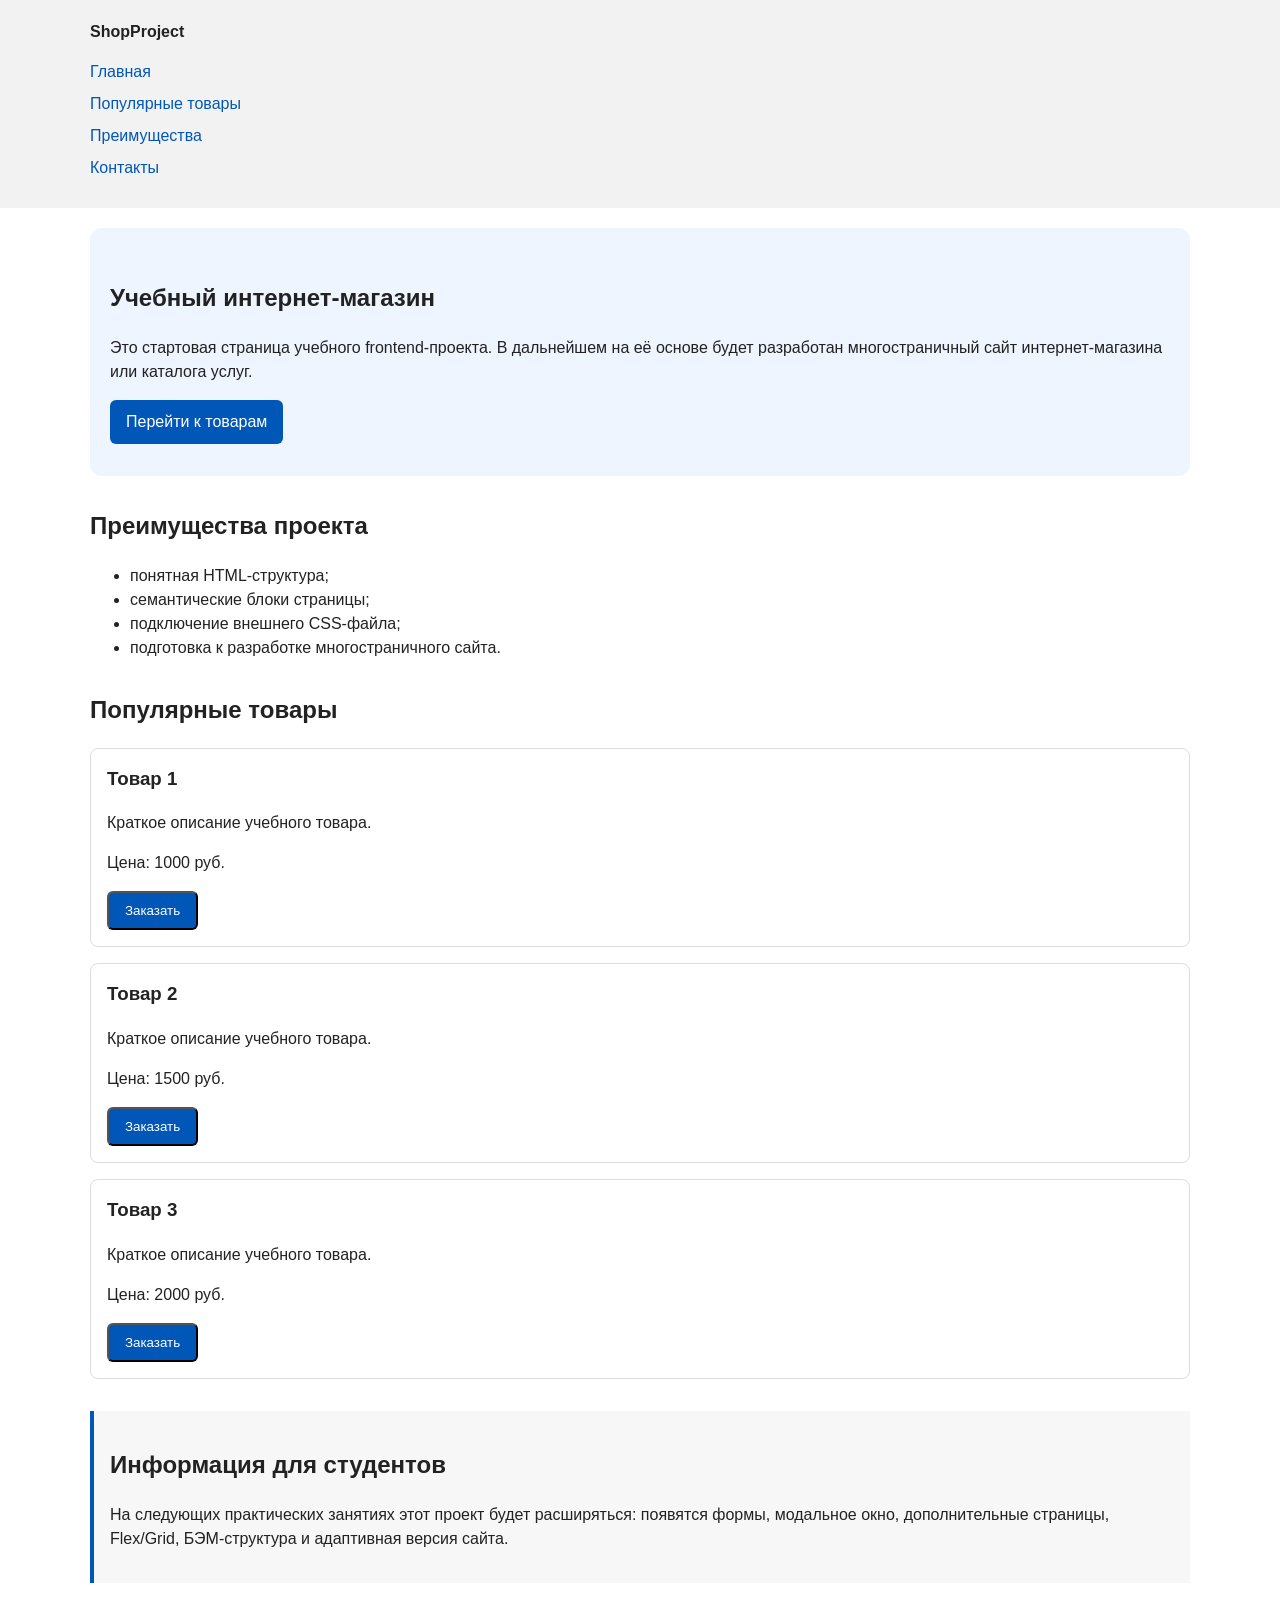
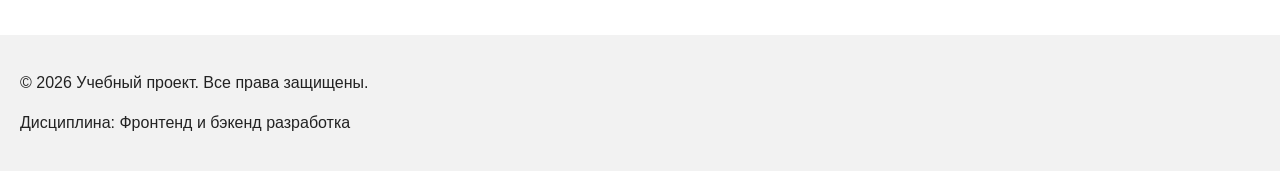
==== index.html @ 1ad8cc53 "feat: add order form modal and validation" ====
<!DOCTYPE html>
<html lang="ru">

<head>
  <meta charset="UTF-8">
  <meta name="viewport" content="width=device-width, initial-scale=1.0">
  <title>Учебный интернет-магазин</title>
  <link rel="stylesheet" href="css/style.css">
  <script src="js/main.js" defer></script>
</head>

<body>
  <header>
    <div class="site-header">
      <a class="site-logo" href="index.html">ShopProject</a>

      <nav class="site-nav" aria-label="Основная навигация">
        <ul class="site-nav__list">
          <li><a href="index.html">Главная</a></li>
          <li><a href="#popular">Популярные товары</a></li>
          <li><a href="#advantages">Преимущества</a></li>
          <li><a href="#contacts">Контакты</a></li>
        </ul>
      </nav>
    </div>
  </header>

  <main>
    <!-- Основное содержимое страницы -->
    <section class="hero">
      <h1>Учебный интернет-магазин</h1>
      <p>
        Это стартовая страница учебного frontend-проекта.
        В дальнейшем на её основе будет разработан многостраничный сайт
        интернет-магазина или каталога услуг.
      </p>
      <a class="button" href="#popular">Перейти к товарам</a>
    </section>

    <section class="section" id="advantages">
      <h2>Преимущества проекта</h2>

      <ul class="advantages-list">
        <li>понятная HTML-структура;</li>
        <li>семантические блоки страницы;</li>
        <li>подключение внешнего CSS-файла;</li>
        <li>подготовка к разработке многостраничного сайта.</li>
      </ul>
    </section>

    <section class="section" id="popular">
      <h2>Популярные товары</h2>

      <article class="product-card">
        <h3>Товар 1</h3>
        <p>Краткое описание учебного товара.</p>
        <p>Цена: 1000 руб.</p>
        <button class="button product-card__button" type="button" data-product="Товар 1">
          Заказать
        </button>
      </article>

      <article class="product-card">
        <h3>Товар 2</h3>
        <p>Краткое описание учебного товара.</p>
        <p>Цена: 1500 руб.</p>
        <button class="button product-card__button" type="button" data-product="Товар 2">
          Заказать
        </button>
      </article>

      <article class="product-card">
        <h3>Товар 3</h3>
        <p>Краткое описание учебного товара.</p>
        <p>Цена: 2000 руб.</p>
        <button class="button product-card__button" type="button" data-product="Товар 3">
          Заказать
        </button>
      </article>
    </section>

    <aside class="aside-info">
      <h2>Информация для студентов</h2>
      <p>
        На следующих практических занятиях этот проект будет расширяться:
        появятся формы, модальное окно, дополнительные страницы, Flex/Grid,
        БЭМ-структура и адаптивная версия сайта.
      </p>
    </aside>
  </main>

  <dialog class="order-dialog" id="order-dialog" aria-labelledby="order-dialog-title">
    <h2 id="order-dialog-title">Оформление заявки</h2>

    <form class="order-form" id="order-form" action="#" method="post" novalidate>
      <input id="selected-product" name="selected-product" type="hidden">

      <div class="form-field">
        <label for="order-name">Имя</label>
        <input id="order-name" name="name" type="text" placeholder="Введите ваше имя" minlength="2"
          autocomplete="given-name" required>
      </div>

      <div class="form-field">
        <label for="order-email">E-mail</label>
        <input id="order-email" name="email" type="email" placeholder="example@mail.ru" autocomplete="email" required>
      </div>

      <div class="form-field">
        <label for="order-phone">Телефон</label>
        <input id="order-phone" name="phone" type="tel" inputmode="tel" placeholder="+7 (900) 000-00-00"
          pattern="^\+7 \(\d{3}\) \d{3}-\d{2}-\d{2}$" required>
        <small>Формат: +7 (900) 000-00-00</small>
      </div>

      <div class="form-field">
        <label for="order-date">Дата связи</label>
        <input id="order-date" name="date" type="date">
      </div>

      <div class="form-field">
        <label for="order-topic">Тема заявки</label>
        <select id="order-topic" name="topic" required>
          <option value="">Выберите тему</option>
          <option value="product">Заказ товара</option>
          <option value="consultation">Консультация</option>
          <option value="delivery">Доставка</option>
        </select>
      </div>

      <div class="form-field">
        <label for="order-comment">Комментарий</label>
        <textarea id="order-comment" name="comment" rows="4" placeholder="Укажите дополнительную информацию"></textarea>
      </div>

      <div class="form-field form-field--checkbox">
        <label>
          <input id="order-agreement" name="agreement" type="checkbox" required>
          Я согласен на обработку данных
        </label>
      </div>

      <div class="form-actions">
        <button type="button" id="close-order-dialog">Закрыть</button>
        <button type="submit">Отправить заявку</button>
      </div>
    </form>
  </dialog>

  <p class="success-message" id="success-message" hidden>
    Форма успешно отправлена!
  </p>

  <footer id="contacts">
    <p>&copy; 2026 Учебный проект. Все права защищены.</p>
    <p>Дисциплина: Фронтенд и бэкенд разработка</p>
  </footer>
</body>

</html>
---- css/style.css ----
/* 
  Универсальное правило для всех элементов.
  border-box делает расчёт размеров более понятным:
  width включает content, padding и border.
*/
* {
  box-sizing: border-box;
}

/*
  Убираем стандартный внешний отступ браузера у body.
  Без этого вокруг страницы может появиться белая рамка.
*/
body {
  margin: 0;
  font-family: Arial, sans-serif;
  line-height: 1.5;
  color: #222222;
  background-color: #ffffff;
}

/*
  Задаём внутренние отступы для основных областей страницы.
  Это делает содержимое визуально отделённым от краёв окна браузера.
*/
header,
main,
footer {
  padding: 20px;
}

/*
  Оформляем шапку страницы.
  Пока используется простой светло-серый фон.
*/
header {
  background-color: #f2f2f2;
}

/*
  Оформляем подвал страницы тем же фоном,
  чтобы визуально отделить его от основного содержимого.
*/
footer {
  background-color: #f2f2f2;
}

/*
  Ограничиваем ширину содержимого шапки,
  чтобы оно не растягивалось слишком сильно на широких экранах.
*/
.site-header {
  max-width: 1100px;
  margin: 0 auto;
}

/*
  Оформляем текстовый логотип.
*/
.site-logo {
  font-weight: bold;
  text-decoration: none;
  color: #222222;
}

/*
  Убираем стандартные отступы и маркеры списка навигации.
*/
.site-nav__list {
  padding: 0;
  margin: 16px 0 0;
  list-style: none;
}

/*
  Добавляем расстояние между пунктами меню.
*/
.site-nav__list li {
  margin-bottom: 8px;
}

/*
  Оформляем ссылки меню.
*/
.site-nav__list a {
  color: #0057b8;
  text-decoration: none;
}

/*
  При наведении мыши подчёркиваем ссылку.
  Подробно состояния интерфейса будут рассмотрены в практической работе 1.7.
*/
.site-nav__list a:hover {
  text-decoration: underline;
}

/*
  Hero-блок — первый крупный блок страницы.
  Он визуально отделяется от остальных разделов фоном и отступами.
*/
.hero {
  max-width: 1100px;
  margin: 0 auto 32px;
  padding: 32px 20px;
  background-color: #eef5ff;
  border-radius: 12px;
}

/*
  Общий класс для разделов страницы.
*/
.section {
  max-width: 1100px;
  margin: 0 auto 32px;
}

/*
  Убираем лишний верхний отступ у заголовков разделов.
*/
.section h2 {
  margin-top: 0;
}

/*
  Карточка товара — самостоятельный блок.
  На следующих занятиях карточки будут доработаны и выстроены в сетку.
*/
.product-card {
  margin-bottom: 16px;
  padding: 16px;
  border: 1px solid #dddddd;
  border-radius: 8px;
  background-color: #ffffff;
}

/*
  Убираем лишний верхний отступ у заголовка карточки.
*/
.product-card h3 {
  margin-top: 0;
}

/*
  Пока это обычная ссылка, но визуально она оформляется как кнопка.
*/
.button {
  display: inline-block;
  padding: 10px 16px;
  color: #ffffff;
  background-color: #0057b8;
  text-decoration: none;
  border-radius: 6px;
}

/*
  Простое состояние наведения для кнопки.
*/
.button:hover {
  background-color: #003f86;
}

/*
  Дополнительный информационный блок.
*/
.aside-info {
  max-width: 1100px;
  margin: 0 auto 32px;
  padding: 16px;
  border-left: 4px solid #0057b8;
  background-color: #f7f7f7;
}

/*
  Модальное окно.
  Элемент dialog сам умеет открываться поверх страницы.
*/
.order-dialog {
  width: min(100% - 32px, 560px);
  padding: 24px;
  border: none;
  border-radius: 12px;
}

/*
  Затемнение фона за модальным окном.
*/
.order-dialog::backdrop {
  background-color: rgba(0, 0, 0, 0.5);
}

/*
  Поле формы.
  Каждый блок получает нижний отступ.
*/
.form-field {
  margin-bottom: 16px;
}

/*
  Подпись поля.
*/
.form-field label {
  display: block;
  margin-bottom: 6px;
}

/*
  Основные поля формы.
*/
.form-field input,
.form-field select,
.form-field textarea {
  width: 100%;
  padding: 10px 12px;
  border: 1px solid #cccccc;
  border-radius: 6px;
  font: inherit;
}

/*
  Checkbox не должен занимать всю ширину.
*/
.form-field input[type="checkbox"] {
  width: auto;
}

/*
  Подсказка под полем телефона.
*/
.form-field small {
  display: block;
  margin-top: 4px;
  color: #666666;
}

/*
  Видимый фокус для клавиатурной навигации.
*/
.form-field input:focus-visible,
.form-field select:focus-visible,
.form-field textarea:focus-visible,
.form-actions button:focus-visible {
  outline: 2px solid #0057b8;
  outline-offset: 2px;
}

/*
  Подсветка ошибочных полей.
  Атрибут aria-invalid будет добавляться через JavaScript.
*/
[aria-invalid="true"] {
  border-color: #b00020;
}

/*
  Кнопки формы.
*/
.form-actions {
  display: flex;
  gap: 12px;
  margin-top: 20px;
}

/*
  Сообщение об успешной отправке.
*/
.success-message {
  max-width: 1100px;
  margin: 24px auto;
  padding: 16px;
  border-left: 4px solid #168a2f;
  background-color: #eefaf0;
}
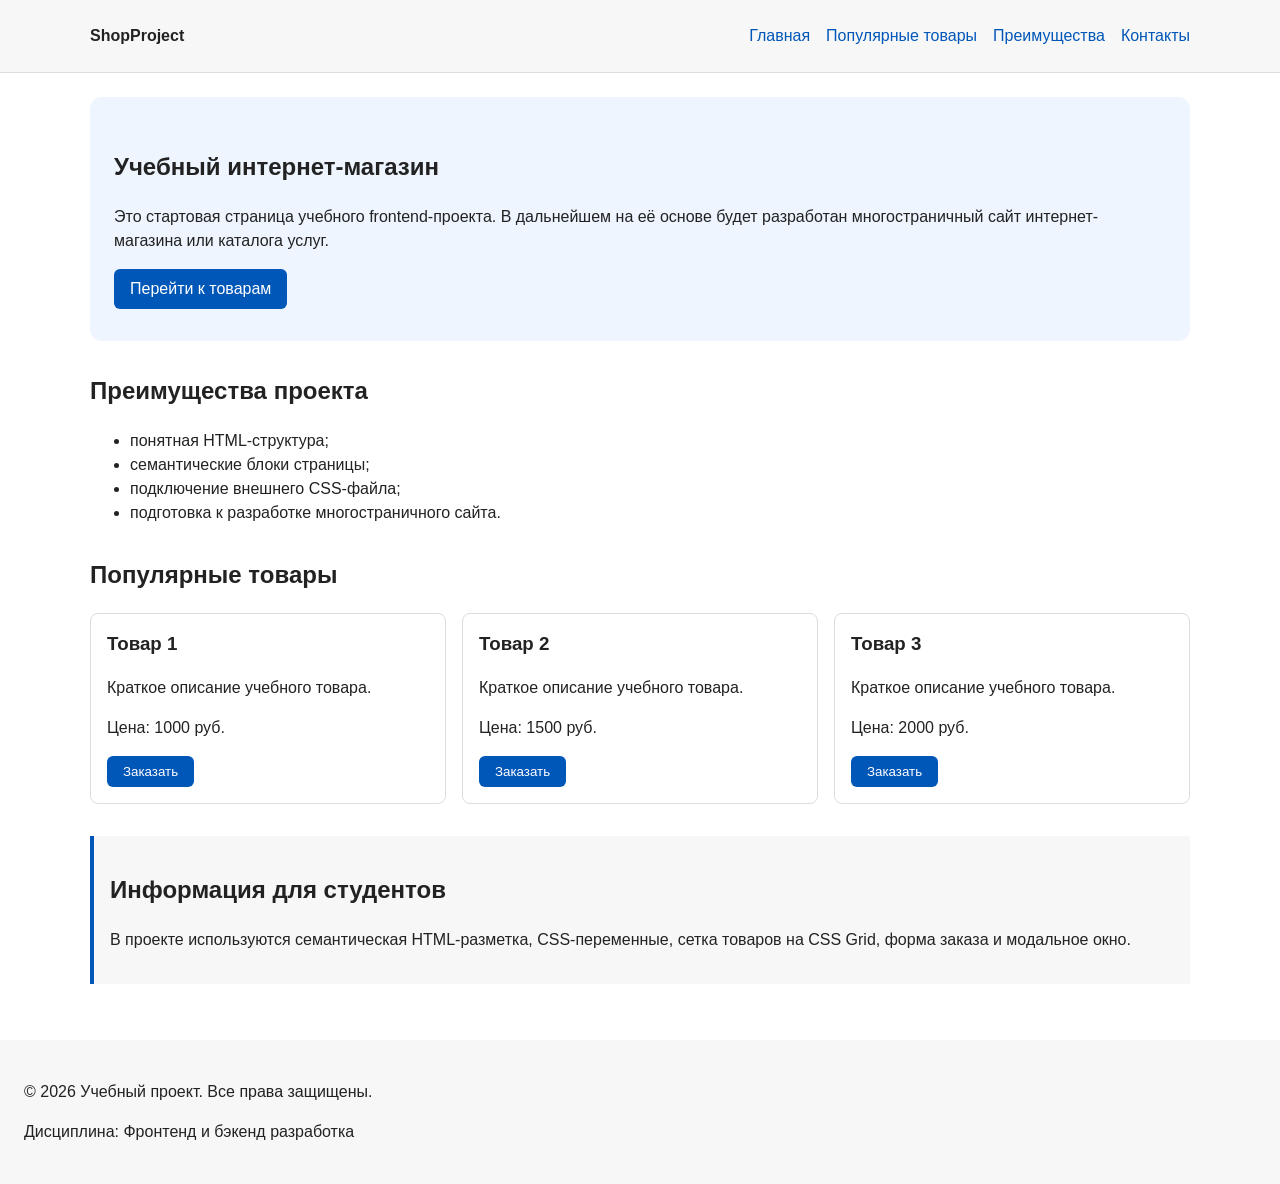
==== commit 05fe29a9: "КР1" ====
--- a/index.html
+++ b/index.html
@@ -51,40 +51,41 @@
     <section class="section" id="popular">
       <h2>Популярные товары</h2>
 
-      <article class="product-card">
-        <h3>Товар 1</h3>
-        <p>Краткое описание учебного товара.</p>
-        <p>Цена: 1000 руб.</p>
-        <button class="button product-card__button" type="button" data-product="Товар 1">
-          Заказать
-        </button>
-      </article>
+      <div class="product-grid">
+        <article class="product-card">
+          <h3>Товар 1</h3>
+          <p>Краткое описание учебного товара.</p>
+          <p>Цена: 1000 руб.</p>
+          <button class="button product-card__button" type="button" data-product="Товар 1">
+            Заказать
+          </button>
+        </article>
 
-      <article class="product-card">
-        <h3>Товар 2</h3>
-        <p>Краткое описание учебного товара.</p>
-        <p>Цена: 1500 руб.</p>
-        <button class="button product-card__button" type="button" data-product="Товар 2">
-          Заказать
-        </button>
-      </article>
+        <article class="product-card">
+          <h3>Товар 2</h3>
+          <p>Краткое описание учебного товара.</p>
+          <p>Цена: 1500 руб.</p>
+          <button class="button product-card__button" type="button" data-product="Товар 2">
+            Заказать
+          </button>
+        </article>
 
-      <article class="product-card">
-        <h3>Товар 3</h3>
-        <p>Краткое описание учебного товара.</p>
-        <p>Цена: 2000 руб.</p>
-        <button class="button product-card__button" type="button" data-product="Товар 3">
-          Заказать
-        </button>
-      </article>
+        <article class="product-card">
+          <h3>Товар 3</h3>
+          <p>Краткое описание учебного товара.</p>
+          <p>Цена: 2000 руб.</p>
+          <button class="button product-card__button" type="button" data-product="Товар 3">
+            Заказать
+          </button>
+        </article>
+      </div>
     </section>
 
     <aside class="aside-info">
       <h2>Информация для студентов</h2>
       <p>
-        На следующих практических занятиях этот проект будет расширяться:
-        появятся формы, модальное окно, дополнительные страницы, Flex/Grid,
-        БЭМ-структура и адаптивная версия сайта.
+        В проекте используются семантическая HTML-разметка, CSS-переменные,
+        сетка товаров на CSS Grid, форма заказа и модальное окно.
       </p>
     </aside>
   </main>
@@ -157,4 +158,4 @@
   </footer>
 </body>
 
-</html>+</html>
--- a/css/style.css
+++ b/css/style.css
@@ -1,274 +1,275 @@
-/* 
-  Универсальное правило для всех элементов.
-  border-box делает расчёт размеров более понятным:
-  width включает content, padding и border.
-*/
+/* ===============================
+   1. Переменные проекта
+   =============================== */
+
+:root {
+  /* Основные цвета проекта */
+  --color-bg: #ffffff;
+  --color-text: #222222;
+  --color-muted: #666666;
+  --color-primary: #0057b8;
+  --color-primary-dark: #003f86;
+  --color-border: #dddddd;
+  --color-surface: #f7f7f7;
+  --color-surface-accent: #eef5ff;
+  --color-danger: #b00020;
+  --color-success: #168a2f;
+  --color-success-bg: #eefaf0;
+  --color-white: #ffffff;
+
+  /* Отступы */
+  --space-xs: 4px;
+  --space-sm: 8px;
+  --space-md: 16px;
+  --space-lg: 24px;
+  --space-xl: 32px;
+
+  /* Скругления */
+  --radius-sm: 6px;
+  --radius-md: 8px;
+  --radius-lg: 12px;
+
+  /* Размеры */
+  --container-width: 1100px;
+}
+
+/* ===============================
+   2. Базовые стили
+   =============================== */
+
 * {
   box-sizing: border-box;
 }
 
-/*
-  Убираем стандартный внешний отступ браузера у body.
-  Без этого вокруг страницы может появиться белая рамка.
-*/
 body {
   margin: 0;
   font-family: Arial, sans-serif;
   line-height: 1.5;
-  color: #222222;
-  background-color: #ffffff;
-}
-
-/*
-  Задаём внутренние отступы для основных областей страницы.
-  Это делает содержимое визуально отделённым от краёв окна браузера.
-*/
+  color: var(--color-text);
+  background-color: var(--color-bg);
+}
+
 header,
 main,
 footer {
-  padding: 20px;
-}
-
-/*
-  Оформляем шапку страницы.
-  Пока используется простой светло-серый фон.
-*/
+  padding: var(--space-lg);
+}
+
+header,
+footer {
+  background-color: var(--color-surface);
+}
+
 header {
-  background-color: #f2f2f2;
-}
-
-/*
-  Оформляем подвал страницы тем же фоном,
-  чтобы визуально отделить его от основного содержимого.
-*/
-footer {
-  background-color: #f2f2f2;
-}
-
-/*
-  Ограничиваем ширину содержимого шапки,
-  чтобы оно не растягивалось слишком сильно на широких экранах.
-*/
+  position: sticky;
+  top: 0;
+  z-index: 10;
+  border-bottom: 1px solid var(--color-border);
+}
+
+/* ===============================
+   3. Общие элементы интерфейса
+   =============================== */
+
+a {
+  color: var(--color-primary);
+}
+
+a:hover {
+  color: var(--color-primary-dark);
+}
+
+a:focus-visible {
+  outline: 2px solid var(--color-primary);
+  outline-offset: 3px;
+}
+
+.button {
+  display: inline-block;
+  padding: var(--space-sm) var(--space-md);
+  color: var(--color-white);
+  background-color: var(--color-primary);
+  text-decoration: none;
+  border: none;
+  border-radius: var(--radius-sm);
+  cursor: pointer;
+}
+
+.button:hover {
+  color: var(--color-white);
+  background-color: var(--color-primary-dark);
+}
+
+.button:focus-visible {
+  outline: 2px solid var(--color-primary);
+  outline-offset: 3px;
+}
+
+.button:disabled {
+  opacity: 0.6;
+  cursor: not-allowed;
+}
+
+/* ===============================
+   4. Компоненты страницы
+   =============================== */
+
 .site-header {
-  max-width: 1100px;
+  display: flex;
+  flex-wrap: wrap;
+  align-items: center;
+  justify-content: space-between;
+  gap: var(--space-md);
+  max-width: var(--container-width);
   margin: 0 auto;
 }
 
-/*
-  Оформляем текстовый логотип.
-*/
 .site-logo {
   font-weight: bold;
   text-decoration: none;
-  color: #222222;
-}
-
-/*
-  Убираем стандартные отступы и маркеры списка навигации.
-*/
+  color: var(--color-text);
+}
+
 .site-nav__list {
+  display: flex;
+  flex-wrap: wrap;
+  gap: var(--space-sm) var(--space-md);
   padding: 0;
-  margin: 16px 0 0;
+  margin: 0;
   list-style: none;
 }
 
-/*
-  Добавляем расстояние между пунктами меню.
-*/
 .site-nav__list li {
-  margin-bottom: 8px;
-}
-
-/*
-  Оформляем ссылки меню.
-*/
+  margin: 0;
+}
+
 .site-nav__list a {
-  color: #0057b8;
   text-decoration: none;
 }
 
-/*
-  При наведении мыши подчёркиваем ссылку.
-  Подробно состояния интерфейса будут рассмотрены в практической работе 1.7.
-*/
 .site-nav__list a:hover {
   text-decoration: underline;
 }
 
-/*
-  Hero-блок — первый крупный блок страницы.
-  Он визуально отделяется от остальных разделов фоном и отступами.
-*/
 .hero {
-  max-width: 1100px;
-  margin: 0 auto 32px;
-  padding: 32px 20px;
-  background-color: #eef5ff;
-  border-radius: 12px;
-}
-
-/*
-  Общий класс для разделов страницы.
-*/
+  max-width: var(--container-width);
+  margin: 0 auto var(--space-xl);
+  padding: var(--space-xl) var(--space-lg);
+  background-color: var(--color-surface-accent);
+  border-radius: var(--radius-lg);
+}
+
 .section {
-  max-width: 1100px;
-  margin: 0 auto 32px;
-}
-
-/*
-  Убираем лишний верхний отступ у заголовков разделов.
-*/
+  max-width: var(--container-width);
+  margin: 0 auto var(--space-xl);
+}
+
 .section h2 {
   margin-top: 0;
 }
 
-/*
-  Карточка товара — самостоятельный блок.
-  На следующих занятиях карточки будут доработаны и выстроены в сетку.
-*/
+.product-grid {
+  display: grid;
+  grid-template-columns: repeat(3, minmax(0, 1fr));
+  gap: var(--space-md);
+  width: 100%;
+}
+
 .product-card {
-  margin-bottom: 16px;
-  padding: 16px;
-  border: 1px solid #dddddd;
-  border-radius: 8px;
-  background-color: #ffffff;
-}
-
-/*
-  Убираем лишний верхний отступ у заголовка карточки.
-*/
+  padding: var(--space-md);
+  border: 1px solid var(--color-border);
+  border-radius: var(--radius-md);
+  background-color: var(--color-bg);
+}
+
+.product-card:hover {
+  border-color: var(--color-primary);
+}
+
 .product-card h3 {
   margin-top: 0;
 }
 
-/*
-  Пока это обычная ссылка, но визуально она оформляется как кнопка.
-*/
-.button {
-  display: inline-block;
-  padding: 10px 16px;
-  color: #ffffff;
-  background-color: #0057b8;
-  text-decoration: none;
-  border-radius: 6px;
-}
-
-/*
-  Простое состояние наведения для кнопки.
-*/
-.button:hover {
-  background-color: #003f86;
-}
-
-/*
-  Дополнительный информационный блок.
-*/
 .aside-info {
-  max-width: 1100px;
-  margin: 0 auto 32px;
-  padding: 16px;
-  border-left: 4px solid #0057b8;
-  background-color: #f7f7f7;
-}
-
-/*
-  Модальное окно.
-  Элемент dialog сам умеет открываться поверх страницы.
-*/
+  max-width: var(--container-width);
+  margin: 0 auto var(--space-xl);
+  padding: var(--space-md);
+  border-left: 4px solid var(--color-primary);
+  background-color: var(--color-surface);
+}
+
+/* ===============================
+   5. Форма и модальное окно
+   =============================== */
+
 .order-dialog {
   width: min(100% - 32px, 560px);
-  padding: 24px;
+  padding: var(--space-lg);
   border: none;
-  border-radius: 12px;
-}
-
-/*
-  Затемнение фона за модальным окном.
-*/
+  border-radius: var(--radius-lg);
+}
+
 .order-dialog::backdrop {
   background-color: rgba(0, 0, 0, 0.5);
 }
 
-/*
-  Поле формы.
-  Каждый блок получает нижний отступ.
-*/
 .form-field {
-  margin-bottom: 16px;
-}
-
-/*
-  Подпись поля.
-*/
+  margin-bottom: var(--space-md);
+}
+
 .form-field label {
   display: block;
-  margin-bottom: 6px;
-}
-
-/*
-  Основные поля формы.
-*/
+  margin-bottom: var(--space-xs);
+}
+
 .form-field input,
 .form-field select,
 .form-field textarea {
   width: 100%;
   padding: 10px 12px;
-  border: 1px solid #cccccc;
-  border-radius: 6px;
+  border: 1px solid var(--color-border);
+  border-radius: var(--radius-sm);
   font: inherit;
 }
 
-/*
-  Checkbox не должен занимать всю ширину.
-*/
 .form-field input[type="checkbox"] {
   width: auto;
 }
 
-/*
-  Подсказка под полем телефона.
-*/
 .form-field small {
   display: block;
-  margin-top: 4px;
-  color: #666666;
-}
-
-/*
-  Видимый фокус для клавиатурной навигации.
-*/
+  margin-top: var(--space-xs);
+  color: var(--color-muted);
+}
+
+.form-field input:hover,
+.form-field select:hover,
+.form-field textarea:hover {
+  border-color: var(--color-primary);
+}
+
 .form-field input:focus-visible,
 .form-field select:focus-visible,
 .form-field textarea:focus-visible,
 .form-actions button:focus-visible {
-  outline: 2px solid #0057b8;
-  outline-offset: 2px;
-}
-
-/*
-  Подсветка ошибочных полей.
-  Атрибут aria-invalid будет добавляться через JavaScript.
-*/
+  outline: 2px solid var(--color-primary);
+  outline-offset: 3px;
+}
+
 [aria-invalid="true"] {
-  border-color: #b00020;
-}
-
-/*
-  Кнопки формы.
-*/
+  border-color: var(--color-danger);
+}
+
 .form-actions {
   display: flex;
   gap: 12px;
-  margin-top: 20px;
-}
-
-/*
-  Сообщение об успешной отправке.
-*/
+  margin-top: var(--space-lg);
+}
+
 .success-message {
-  max-width: 1100px;
-  margin: 24px auto;
-  padding: 16px;
-  border-left: 4px solid #168a2f;
-  background-color: #eefaf0;
-}
+  max-width: var(--container-width);
+  margin: var(--space-lg) auto;
+  padding: var(--space-md);
+  border-left: 4px solid var(--color-success);
+  background-color: var(--color-success-bg);
+}
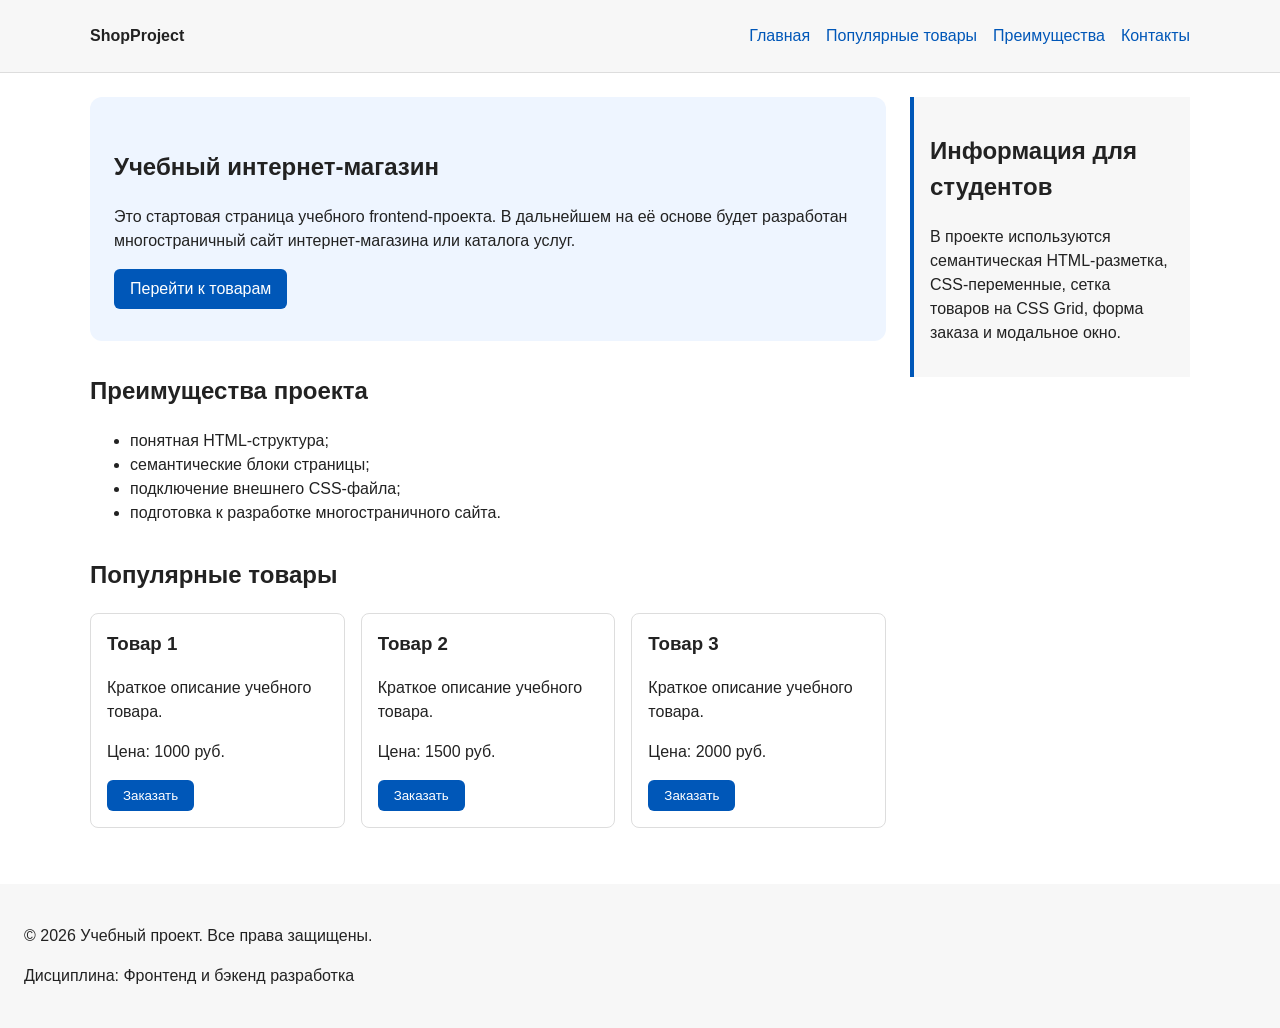
==== commit 950025a2: "feat: move aside to separate block on the right + position:sticky" ====
--- a/index.html
+++ b/index.html
@@ -27,59 +27,61 @@
 
   <main>
     <!-- Основное содержимое страницы -->
-    <section class="hero">
-      <h1>Учебный интернет-магазин</h1>
-      <p>
-        Это стартовая страница учебного frontend-проекта.
-        В дальнейшем на её основе будет разработан многостраничный сайт
-        интернет-магазина или каталога услуг.
-      </p>
-      <a class="button" href="#popular">Перейти к товарам</a>
-    </section>
+    <div class="main-content">
+      <section class="hero">
+        <h1>Учебный интернет-магазин</h1>
+        <p>
+          Это стартовая страница учебного frontend-проекта.
+          В дальнейшем на её основе будет разработан многостраничный сайт
+          интернет-магазина или каталога услуг.
+        </p>
+        <a class="button" href="#popular">Перейти к товарам</a>
+      </section>
 
-    <section class="section" id="advantages">
-      <h2>Преимущества проекта</h2>
+      <section class="section" id="advantages">
+        <h2>Преимущества проекта</h2>
 
-      <ul class="advantages-list">
-        <li>понятная HTML-структура;</li>
-        <li>семантические блоки страницы;</li>
-        <li>подключение внешнего CSS-файла;</li>
-        <li>подготовка к разработке многостраничного сайта.</li>
-      </ul>
-    </section>
+        <ul class="advantages-list">
+          <li>понятная HTML-структура;</li>
+          <li>семантические блоки страницы;</li>
+          <li>подключение внешнего CSS-файла;</li>
+          <li>подготовка к разработке многостраничного сайта.</li>
+        </ul>
+      </section>
 
-    <section class="section" id="popular">
-      <h2>Популярные товары</h2>
+      <section class="section" id="popular">
+        <h2>Популярные товары</h2>
 
-      <div class="product-grid">
-        <article class="product-card">
-          <h3>Товар 1</h3>
-          <p>Краткое описание учебного товара.</p>
-          <p>Цена: 1000 руб.</p>
-          <button class="button product-card__button" type="button" data-product="Товар 1">
-            Заказать
-          </button>
-        </article>
+        <div class="product-grid">
+          <article class="product-card">
+            <h3>Товар 1</h3>
+            <p>Краткое описание учебного товара.</p>
+            <p>Цена: 1000 руб.</p>
+            <button class="button product-card__button" type="button" data-product="Товар 1">
+              Заказать
+            </button>
+          </article>
 
-        <article class="product-card">
-          <h3>Товар 2</h3>
-          <p>Краткое описание учебного товара.</p>
-          <p>Цена: 1500 руб.</p>
-          <button class="button product-card__button" type="button" data-product="Товар 2">
-            Заказать
-          </button>
-        </article>
+          <article class="product-card">
+            <h3>Товар 2</h3>
+            <p>Краткое описание учебного товара.</p>
+            <p>Цена: 1500 руб.</p>
+            <button class="button product-card__button" type="button" data-product="Товар 2">
+              Заказать
+            </button>
+          </article>
 
-        <article class="product-card">
-          <h3>Товар 3</h3>
-          <p>Краткое описание учебного товара.</p>
-          <p>Цена: 2000 руб.</p>
-          <button class="button product-card__button" type="button" data-product="Товар 3">
-            Заказать
-          </button>
-        </article>
-      </div>
-    </section>
+          <article class="product-card">
+            <h3>Товар 3</h3>
+            <p>Краткое описание учебного товара.</p>
+            <p>Цена: 2000 руб.</p>
+            <button class="button product-card__button" type="button" data-product="Товар 3">
+              Заказать
+            </button>
+          </article>
+        </div>
+      </section>
+    </div>
 
     <aside class="aside-info">
       <h2>Информация для студентов</h2>
--- a/css/style.css
+++ b/css/style.css
@@ -151,6 +151,19 @@
   text-decoration: underline;
 }
 
+main {
+  display: grid;
+  grid-template-columns: minmax(0, 1fr) 280px;
+  align-items: start;
+  gap: var(--space-lg);
+  max-width: calc(var(--container-width) + var(--space-lg) + var(--space-lg));
+  margin: 0 auto;
+}
+
+.main-content {
+  min-width: 0;
+}
+
 .hero {
   max-width: var(--container-width);
   margin: 0 auto var(--space-xl);
@@ -191,8 +204,10 @@
 }
 
 .aside-info {
-  max-width: var(--container-width);
-  margin: 0 auto var(--space-xl);
+  position: sticky;
+  top: calc(var(--space-xl) + var(--space-xl) + var(--space-xl));
+  width: 100%;
+  margin: 0;
   padding: var(--space-md);
   border-left: 4px solid var(--color-primary);
   background-color: var(--color-surface);
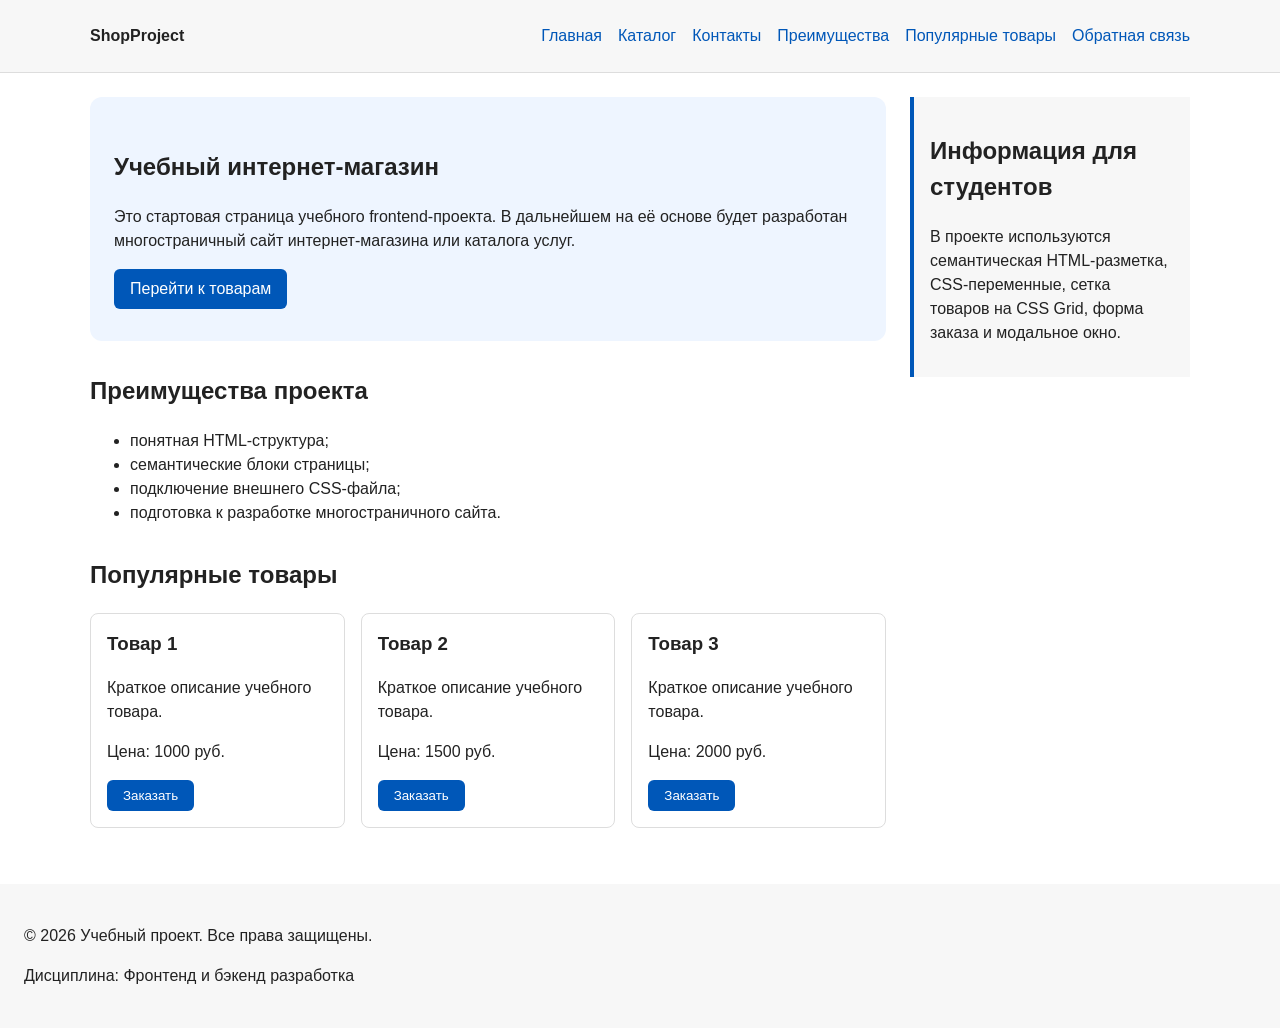
==== commit 879c2e3c: "feat: add multi-page structure navigation and metadata" ====
--- a/index.html
+++ b/index.html
@@ -4,6 +4,12 @@
 <head>
   <meta charset="UTF-8">
   <meta name="viewport" content="width=device-width, initial-scale=1.0">
+  <meta name="description" content="Главная страница учебного интернет-магазина.">
+  <meta property="og:type" content="website">
+  <meta property="og:title" content="Учебный интернет-магазин">
+  <meta property="og:description" content="Главная страница учебного интернет-магазина.">
+  <meta property="og:url" content="https://aptemcat.github.io/kr1-html-css-shop/">
+  <meta property="og:image" content="https://aptemcat.github.io/kr1-html-css-shop/images/preview.jpg">
   <title>Учебный интернет-магазин</title>
   <link rel="stylesheet" href="css/style.css">
   <script src="js/main.js" defer></script>
@@ -17,15 +23,17 @@
       <nav class="site-nav" aria-label="Основная навигация">
         <ul class="site-nav__list">
           <li><a href="index.html">Главная</a></li>
-          <li><a href="#popular">Популярные товары</a></li>
-          <li><a href="#advantages">Преимущества</a></li>
-          <li><a href="#contacts">Контакты</a></li>
+          <li><a href="catalog.html">Каталог</a></li>
+          <li><a href="contacts.html">Контакты</a></li>
+          <li><a href="index.html#advantages">Преимущества</a></li>
+          <li><a href="index.html#popular">Популярные товары</a></li>
+          <li><a href="index.html#contacts">Обратная связь</a></li>
         </ul>
       </nav>
     </div>
   </header>
 
-  <main>
+  <main class="page-layout">
     <!-- Основное содержимое страницы -->
     <div class="main-content">
       <section class="hero">
--- a/css/style.css
+++ b/css/style.css
@@ -41,6 +41,10 @@
   box-sizing: border-box;
 }
 
+html {
+  scroll-behavior: smooth;
+}
+
 body {
   margin: 0;
   font-family: Arial, sans-serif;
@@ -151,7 +155,7 @@
   text-decoration: underline;
 }
 
-main {
+.page-layout {
   display: grid;
   grid-template-columns: minmax(0, 1fr) 280px;
   align-items: start;
@@ -162,6 +166,28 @@
 
 .main-content {
   min-width: 0;
+}
+
+.breadcrumbs {
+  max-width: var(--container-width);
+  margin: 0 auto var(--space-md);
+  font-size: 14px;
+  color: var(--color-muted);
+}
+
+.breadcrumbs a {
+  color: var(--color-primary);
+}
+
+.breadcrumbs span::before {
+  content: " / ";
+  color: var(--color-muted);
+}
+
+:target {
+  scroll-margin-top: calc(var(--space-xl) + var(--space-xl) + var(--space-xl));
+  outline: 2px dashed var(--color-primary);
+  outline-offset: 4px;
 }
 
 .hero {
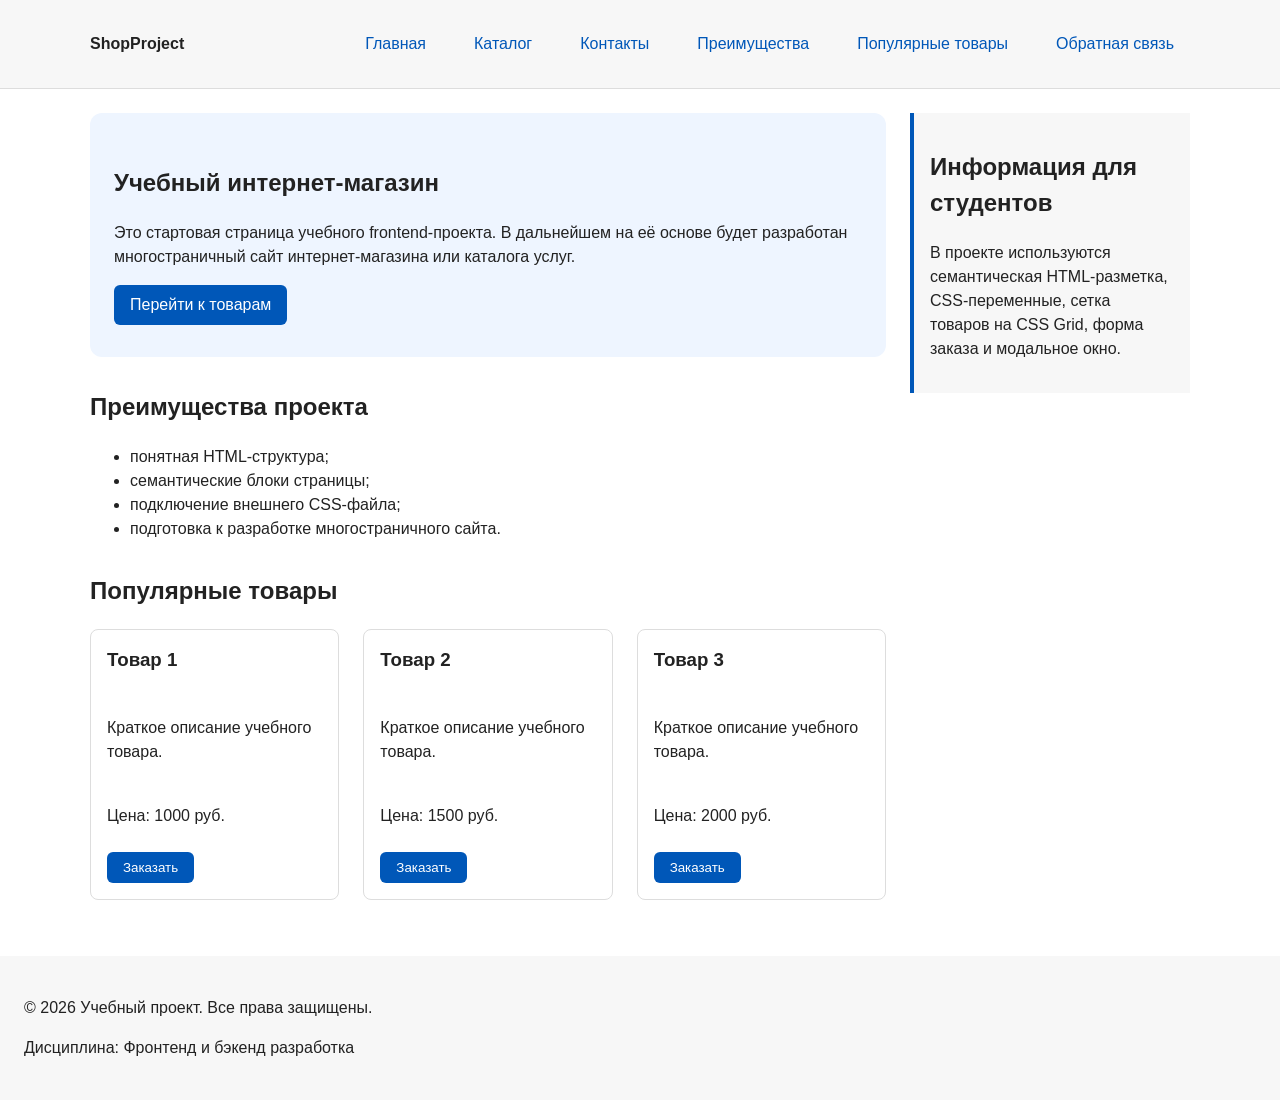
==== commit c4db53db: "feat: add flex navigation and grid catalog layout" ====
--- a/index.html
+++ b/index.html
@@ -60,7 +60,7 @@
       <section class="section" id="popular">
         <h2>Популярные товары</h2>
 
-        <div class="product-grid">
+        <div class="products-grid">
           <article class="product-card">
             <h3>Товар 1</h3>
             <p>Краткое описание учебного товара.</p>
--- a/css/style.css
+++ b/css/style.css
@@ -137,7 +137,9 @@
 .site-nav__list {
   display: flex;
   flex-wrap: wrap;
-  gap: var(--space-sm) var(--space-md);
+  justify-content: center;
+  align-items: center;
+  gap: var(--space-md);
   padding: 0;
   margin: 0;
   list-style: none;
@@ -148,11 +150,16 @@
 }
 
 .site-nav__list a {
+  display: inline-block;
+  padding: var(--space-sm) var(--space-md);
+  color: var(--color-primary);
   text-decoration: none;
+  border-radius: var(--radius-sm);
 }
 
 .site-nav__list a:hover {
-  text-decoration: underline;
+  color: var(--color-white);
+  background-color: var(--color-primary);
 }
 
 .page-layout {
@@ -207,14 +214,18 @@
   margin-top: 0;
 }
 
-.product-grid {
+.products-grid {
   display: grid;
-  grid-template-columns: repeat(3, minmax(0, 1fr));
-  gap: var(--space-md);
+  grid-template-columns: repeat(3, 1fr);
+  gap: var(--space-lg);
   width: 100%;
 }
 
 .product-card {
+  display: flex;
+  flex-direction: column;
+  gap: var(--space-sm);
+  margin-bottom: 0;
   padding: var(--space-md);
   border: 1px solid var(--color-border);
   border-radius: var(--radius-md);
@@ -227,6 +238,67 @@
 
 .product-card h3 {
   margin-top: 0;
+}
+
+.product-card .button {
+  align-self: flex-start;
+  margin-top: auto;
+}
+
+.catalog-layout {
+  display: grid;
+  grid-template-columns: 260px 1fr;
+  grid-template-areas: "filters products";
+  gap: var(--space-lg);
+  max-width: var(--container-width);
+  margin: 0 auto var(--space-xl);
+}
+
+.catalog-filters {
+  grid-area: filters;
+  padding: var(--space-md);
+  border: 1px solid var(--color-border);
+  border-radius: var(--radius-md);
+  background-color: var(--color-surface);
+}
+
+.catalog-products {
+  grid-area: products;
+  min-width: 0;
+}
+
+.catalog-filters h2,
+.catalog-products h2 {
+  margin-top: 0;
+}
+
+.filters-form {
+  display: grid;
+  gap: var(--space-md);
+}
+
+.filters-form fieldset {
+  margin: 0;
+  padding: var(--space-md);
+  border: 1px solid var(--color-border);
+  border-radius: var(--radius-sm);
+}
+
+.filters-form legend {
+  font-weight: 700;
+}
+
+.filters-form label {
+  display: block;
+  margin-bottom: var(--space-sm);
+}
+
+.filters-form input[type="number"] {
+  width: 100%;
+  padding: 8px 10px;
+  border: 1px solid var(--color-border);
+  border-radius: var(--radius-sm);
+  font: inherit;
 }
 
 .aside-info {
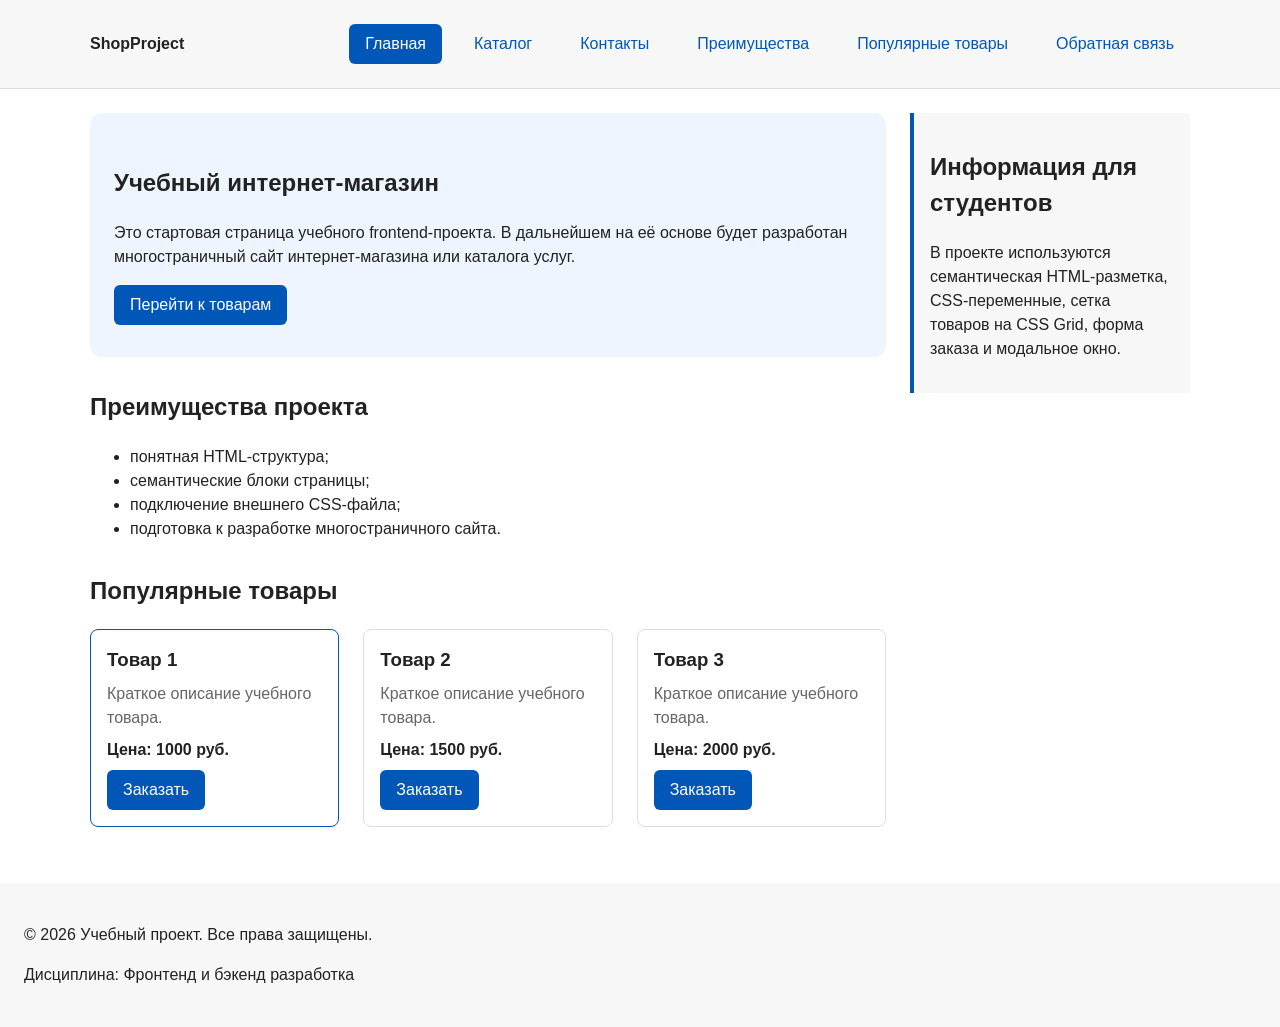
==== commit 52892a61: "refactor: apply BEM naming to CSS classes" ====
--- a/index.html
+++ b/index.html
@@ -16,18 +16,18 @@
 </head>
 
 <body>
-  <header>
-    <div class="site-header">
-      <a class="site-logo" href="index.html">ShopProject</a>
+  <header class="site-header">
+    <div class="site-header__inner">
+      <a class="site-header__logo" href="index.html">ShopProject</a>
 
       <nav class="site-nav" aria-label="Основная навигация">
         <ul class="site-nav__list">
-          <li><a href="index.html">Главная</a></li>
-          <li><a href="catalog.html">Каталог</a></li>
-          <li><a href="contacts.html">Контакты</a></li>
-          <li><a href="index.html#advantages">Преимущества</a></li>
-          <li><a href="index.html#popular">Популярные товары</a></li>
-          <li><a href="index.html#contacts">Обратная связь</a></li>
+          <li class="site-nav__item"><a class="site-nav__link site-nav__link--active" aria-current="page" href="index.html">Главная</a></li>
+          <li class="site-nav__item"><a class="site-nav__link" href="catalog.html">Каталог</a></li>
+          <li class="site-nav__item"><a class="site-nav__link" href="contacts.html">Контакты</a></li>
+          <li class="site-nav__item"><a class="site-nav__link" href="index.html#advantages">Преимущества</a></li>
+          <li class="site-nav__item"><a class="site-nav__link" href="index.html#popular">Популярные товары</a></li>
+          <li class="site-nav__item"><a class="site-nav__link" href="index.html#contacts">Обратная связь</a></li>
         </ul>
       </nav>
     </div>
@@ -35,19 +35,19 @@
 
   <main class="page-layout">
     <!-- Основное содержимое страницы -->
-    <div class="main-content">
+    <div class="page-layout__content">
       <section class="hero">
-        <h1>Учебный интернет-магазин</h1>
-        <p>
+        <h1 class="hero__title">Учебный интернет-магазин</h1>
+        <p class="hero__description">
           Это стартовая страница учебного frontend-проекта.
           В дальнейшем на её основе будет разработан многостраничный сайт
           интернет-магазина или каталога услуг.
         </p>
-        <a class="button" href="#popular">Перейти к товарам</a>
+        <a class="button button--primary" href="#popular">Перейти к товарам</a>
       </section>
 
       <section class="section" id="advantages">
-        <h2>Преимущества проекта</h2>
+        <h2 class="section__title">Преимущества проекта</h2>
 
         <ul class="advantages-list">
           <li>понятная HTML-структура;</li>
@@ -58,32 +58,32 @@
       </section>
 
       <section class="section" id="popular">
-        <h2>Популярные товары</h2>
+        <h2 class="section__title">Популярные товары</h2>
 
         <div class="products-grid">
-          <article class="product-card">
-            <h3>Товар 1</h3>
-            <p>Краткое описание учебного товара.</p>
-            <p>Цена: 1000 руб.</p>
-            <button class="button product-card__button" type="button" data-product="Товар 1">
+          <article class="product-card product-card--featured">
+            <h3 class="product-card__title">Товар 1</h3>
+            <p class="product-card__description">Краткое описание учебного товара.</p>
+            <p class="product-card__price">Цена: 1000 руб.</p>
+            <button class="button button--primary product-card__button" type="button" data-product="Товар 1">
               Заказать
             </button>
           </article>
 
           <article class="product-card">
-            <h3>Товар 2</h3>
-            <p>Краткое описание учебного товара.</p>
-            <p>Цена: 1500 руб.</p>
-            <button class="button product-card__button" type="button" data-product="Товар 2">
+            <h3 class="product-card__title">Товар 2</h3>
+            <p class="product-card__description">Краткое описание учебного товара.</p>
+            <p class="product-card__price">Цена: 1500 руб.</p>
+            <button class="button button--primary product-card__button" type="button" data-product="Товар 2">
               Заказать
             </button>
           </article>
 
           <article class="product-card">
-            <h3>Товар 3</h3>
-            <p>Краткое описание учебного товара.</p>
-            <p>Цена: 2000 руб.</p>
-            <button class="button product-card__button" type="button" data-product="Товар 3">
+            <h3 class="product-card__title">Товар 3</h3>
+            <p class="product-card__description">Краткое описание учебного товара.</p>
+            <p class="product-card__price">Цена: 2000 руб.</p>
+            <button class="button button--primary product-card__button" type="button" data-product="Товар 3">
               Заказать
             </button>
           </article>
@@ -92,8 +92,8 @@
     </div>
 
     <aside class="aside-info">
-      <h2>Информация для студентов</h2>
-      <p>
+      <h2 class="aside-info__title">Информация для студентов</h2>
+      <p class="aside-info__text">
         В проекте используются семантическая HTML-разметка, CSS-переменные,
         сетка товаров на CSS Grid, форма заказа и модальное окно.
       </p>
@@ -101,37 +101,37 @@
   </main>
 
   <dialog class="order-dialog" id="order-dialog" aria-labelledby="order-dialog-title">
-    <h2 id="order-dialog-title">Оформление заявки</h2>
+    <h2 class="order-dialog__title" id="order-dialog-title">Оформление заявки</h2>
 
     <form class="order-form" id="order-form" action="#" method="post" novalidate>
       <input id="selected-product" name="selected-product" type="hidden">
 
-      <div class="form-field">
-        <label for="order-name">Имя</label>
-        <input id="order-name" name="name" type="text" placeholder="Введите ваше имя" minlength="2"
+      <div class="order-form__field">
+        <label class="order-form__label" for="order-name">Имя</label>
+        <input class="order-form__input" id="order-name" name="name" type="text" placeholder="Введите ваше имя" minlength="2"
           autocomplete="given-name" required>
       </div>
 
-      <div class="form-field">
-        <label for="order-email">E-mail</label>
-        <input id="order-email" name="email" type="email" placeholder="example@mail.ru" autocomplete="email" required>
+      <div class="order-form__field">
+        <label class="order-form__label" for="order-email">E-mail</label>
+        <input class="order-form__input" id="order-email" name="email" type="email" placeholder="example@mail.ru" autocomplete="email" required>
       </div>
 
-      <div class="form-field">
-        <label for="order-phone">Телефон</label>
-        <input id="order-phone" name="phone" type="tel" inputmode="tel" placeholder="+7 (900) 000-00-00"
+      <div class="order-form__field">
+        <label class="order-form__label" for="order-phone">Телефон</label>
+        <input class="order-form__input" id="order-phone" name="phone" type="tel" inputmode="tel" placeholder="+7 (900) 000-00-00"
           pattern="^\+7 \(\d{3}\) \d{3}-\d{2}-\d{2}$" required>
-        <small>Формат: +7 (900) 000-00-00</small>
+        <small class="order-form__hint">Формат: +7 (900) 000-00-00</small>
       </div>
 
-      <div class="form-field">
-        <label for="order-date">Дата связи</label>
-        <input id="order-date" name="date" type="date">
+      <div class="order-form__field">
+        <label class="order-form__label" for="order-date">Дата связи</label>
+        <input class="order-form__input" id="order-date" name="date" type="date">
       </div>
 
-      <div class="form-field">
-        <label for="order-topic">Тема заявки</label>
-        <select id="order-topic" name="topic" required>
+      <div class="order-form__field">
+        <label class="order-form__label" for="order-topic">Тема заявки</label>
+        <select class="order-form__select" id="order-topic" name="topic" required>
           <option value="">Выберите тему</option>
           <option value="product">Заказ товара</option>
           <option value="consultation">Консультация</option>
@@ -139,21 +139,21 @@
         </select>
       </div>
 
-      <div class="form-field">
-        <label for="order-comment">Комментарий</label>
-        <textarea id="order-comment" name="comment" rows="4" placeholder="Укажите дополнительную информацию"></textarea>
+      <div class="order-form__field">
+        <label class="order-form__label" for="order-comment">Комментарий</label>
+        <textarea class="order-form__textarea" id="order-comment" name="comment" rows="4" placeholder="Укажите дополнительную информацию"></textarea>
       </div>
 
-      <div class="form-field form-field--checkbox">
-        <label>
-          <input id="order-agreement" name="agreement" type="checkbox" required>
+      <div class="order-form__field">
+        <label class="order-form__label">
+          <input class="order-form__checkbox" id="order-agreement" name="agreement" type="checkbox" required>
           Я согласен на обработку данных
         </label>
       </div>
 
-      <div class="form-actions">
-        <button type="button" id="close-order-dialog">Закрыть</button>
-        <button type="submit">Отправить заявку</button>
+      <div class="order-form__actions">
+        <button class="button button--secondary" type="button" id="close-order-dialog">Закрыть</button>
+        <button class="button button--primary" type="submit">Отправить заявку</button>
       </div>
     </form>
   </dialog>
@@ -162,9 +162,9 @@
     Форма успешно отправлена!
   </p>
 
-  <footer id="contacts">
-    <p>&copy; 2026 Учебный проект. Все права защищены.</p>
-    <p>Дисциплина: Фронтенд и бэкенд разработка</p>
+  <footer class="site-footer" id="contacts">
+    <p class="site-footer__text">&copy; 2026 Учебный проект. Все права защищены.</p>
+    <p class="site-footer__text">Дисциплина: Фронтенд и бэкенд разработка</p>
   </footer>
 </body>
 
--- a/css/style.css
+++ b/css/style.css
@@ -53,18 +53,18 @@
   background-color: var(--color-bg);
 }
 
-header,
+.site-header,
 main,
-footer {
+.site-footer {
   padding: var(--space-lg);
 }
 
-header,
-footer {
+.site-header,
+.site-footer {
   background-color: var(--color-surface);
 }
 
-header {
+.site-header {
   position: sticky;
   top: 0;
   z-index: 10;
@@ -91,17 +91,32 @@
 .button {
   display: inline-block;
   padding: var(--space-sm) var(--space-md);
-  color: var(--color-white);
-  background-color: var(--color-primary);
+  font: inherit;
   text-decoration: none;
   border: none;
   border-radius: var(--radius-sm);
   cursor: pointer;
 }
 
-.button:hover {
+.button--primary {
+  color: var(--color-white);
+  background-color: var(--color-primary);
+}
+
+.button--primary:hover {
   color: var(--color-white);
   background-color: var(--color-primary-dark);
+}
+
+.button--secondary {
+  color: var(--color-primary);
+  background-color: transparent;
+  border: 1px solid var(--color-primary);
+}
+
+.button--secondary:hover {
+  color: var(--color-white);
+  background-color: var(--color-primary);
 }
 
 .button:focus-visible {
@@ -109,7 +124,8 @@
   outline-offset: 3px;
 }
 
-.button:disabled {
+.button:disabled,
+.button--disabled {
   opacity: 0.6;
   cursor: not-allowed;
 }
@@ -118,7 +134,7 @@
    4. Компоненты страницы
    =============================== */
 
-.site-header {
+.site-header__inner {
   display: flex;
   flex-wrap: wrap;
   align-items: center;
@@ -128,7 +144,7 @@
   margin: 0 auto;
 }
 
-.site-logo {
+.site-header__logo {
   font-weight: bold;
   text-decoration: none;
   color: var(--color-text);
@@ -145,11 +161,11 @@
   list-style: none;
 }
 
-.site-nav__list li {
-  margin: 0;
-}
-
-.site-nav__list a {
+.site-nav__item {
+  margin: 0;
+}
+
+.site-nav__link {
   display: inline-block;
   padding: var(--space-sm) var(--space-md);
   color: var(--color-primary);
@@ -157,7 +173,12 @@
   border-radius: var(--radius-sm);
 }
 
-.site-nav__list a:hover {
+.site-nav__link:hover {
+  color: var(--color-white);
+  background-color: var(--color-primary);
+}
+
+.site-nav__link--active {
   color: var(--color-white);
   background-color: var(--color-primary);
 }
@@ -171,7 +192,7 @@
   margin: 0 auto;
 }
 
-.main-content {
+.page-layout__content {
   min-width: 0;
 }
 
@@ -182,11 +203,11 @@
   color: var(--color-muted);
 }
 
-.breadcrumbs a {
+.breadcrumbs__link {
   color: var(--color-primary);
 }
 
-.breadcrumbs span::before {
+.breadcrumbs__current::before {
   content: " / ";
   color: var(--color-muted);
 }
@@ -210,7 +231,7 @@
   margin: 0 auto var(--space-xl);
 }
 
-.section h2 {
+.section__title {
   margin-top: 0;
 }
 
@@ -236,11 +257,34 @@
   border-color: var(--color-primary);
 }
 
-.product-card h3 {
-  margin-top: 0;
-}
-
-.product-card .button {
+.product-card--featured {
+  border-color: var(--color-primary);
+}
+
+.product-card--discount {
+  border-color: var(--color-danger);
+}
+
+.product-card__title {
+  margin: 0;
+  color: var(--color-text);
+}
+
+.product-card__description {
+  margin: 0;
+  color: var(--color-muted);
+}
+
+.product-card__price {
+  margin: 0;
+  font-weight: 700;
+}
+
+.product-card--discount .product-card__price {
+  color: var(--color-danger);
+}
+
+.product-card__button {
   align-self: flex-start;
   margin-top: auto;
 }
@@ -267,8 +311,8 @@
   min-width: 0;
 }
 
-.catalog-filters h2,
-.catalog-products h2 {
+.catalog-filters__title,
+.catalog-products__title {
   margin-top: 0;
 }
 
@@ -277,23 +321,23 @@
   gap: var(--space-md);
 }
 
-.filters-form fieldset {
+.filters-form__group {
   margin: 0;
   padding: var(--space-md);
   border: 1px solid var(--color-border);
   border-radius: var(--radius-sm);
 }
 
-.filters-form legend {
+.filters-form__legend {
   font-weight: 700;
 }
 
-.filters-form label {
+.filters-form__label {
   display: block;
   margin-bottom: var(--space-sm);
 }
 
-.filters-form input[type="number"] {
+.filters-form__input {
   width: 100%;
   padding: 8px 10px;
   border: 1px solid var(--color-border);
@@ -326,18 +370,23 @@
   background-color: rgba(0, 0, 0, 0.5);
 }
 
-.form-field {
+.order-dialog__title {
+  margin-top: 0;
+}
+
+.order-form__field {
   margin-bottom: var(--space-md);
 }
 
-.form-field label {
+.order-form__label {
   display: block;
   margin-bottom: var(--space-xs);
 }
 
-.form-field input,
-.form-field select,
-.form-field textarea {
+.order-form__input,
+.order-form__select,
+.order-form__textarea,
+.order-form__checkbox {
   width: 100%;
   padding: 10px 12px;
   border: 1px solid var(--color-border);
@@ -345,26 +394,27 @@
   font: inherit;
 }
 
-.form-field input[type="checkbox"] {
+.order-form__checkbox {
   width: auto;
 }
 
-.form-field small {
+.order-form__hint {
   display: block;
   margin-top: var(--space-xs);
   color: var(--color-muted);
 }
 
-.form-field input:hover,
-.form-field select:hover,
-.form-field textarea:hover {
+.order-form__input:hover,
+.order-form__select:hover,
+.order-form__textarea:hover,
+.order-form__checkbox:hover {
   border-color: var(--color-primary);
 }
 
-.form-field input:focus-visible,
-.form-field select:focus-visible,
-.form-field textarea:focus-visible,
-.form-actions button:focus-visible {
+.order-form__input:focus-visible,
+.order-form__select:focus-visible,
+.order-form__textarea:focus-visible,
+.order-form__checkbox:focus-visible {
   outline: 2px solid var(--color-primary);
   outline-offset: 3px;
 }
@@ -373,9 +423,9 @@
   border-color: var(--color-danger);
 }
 
-.form-actions {
+.order-form__actions {
   display: flex;
-  gap: 12px;
+  gap: var(--space-md);
   margin-top: var(--space-lg);
 }
 
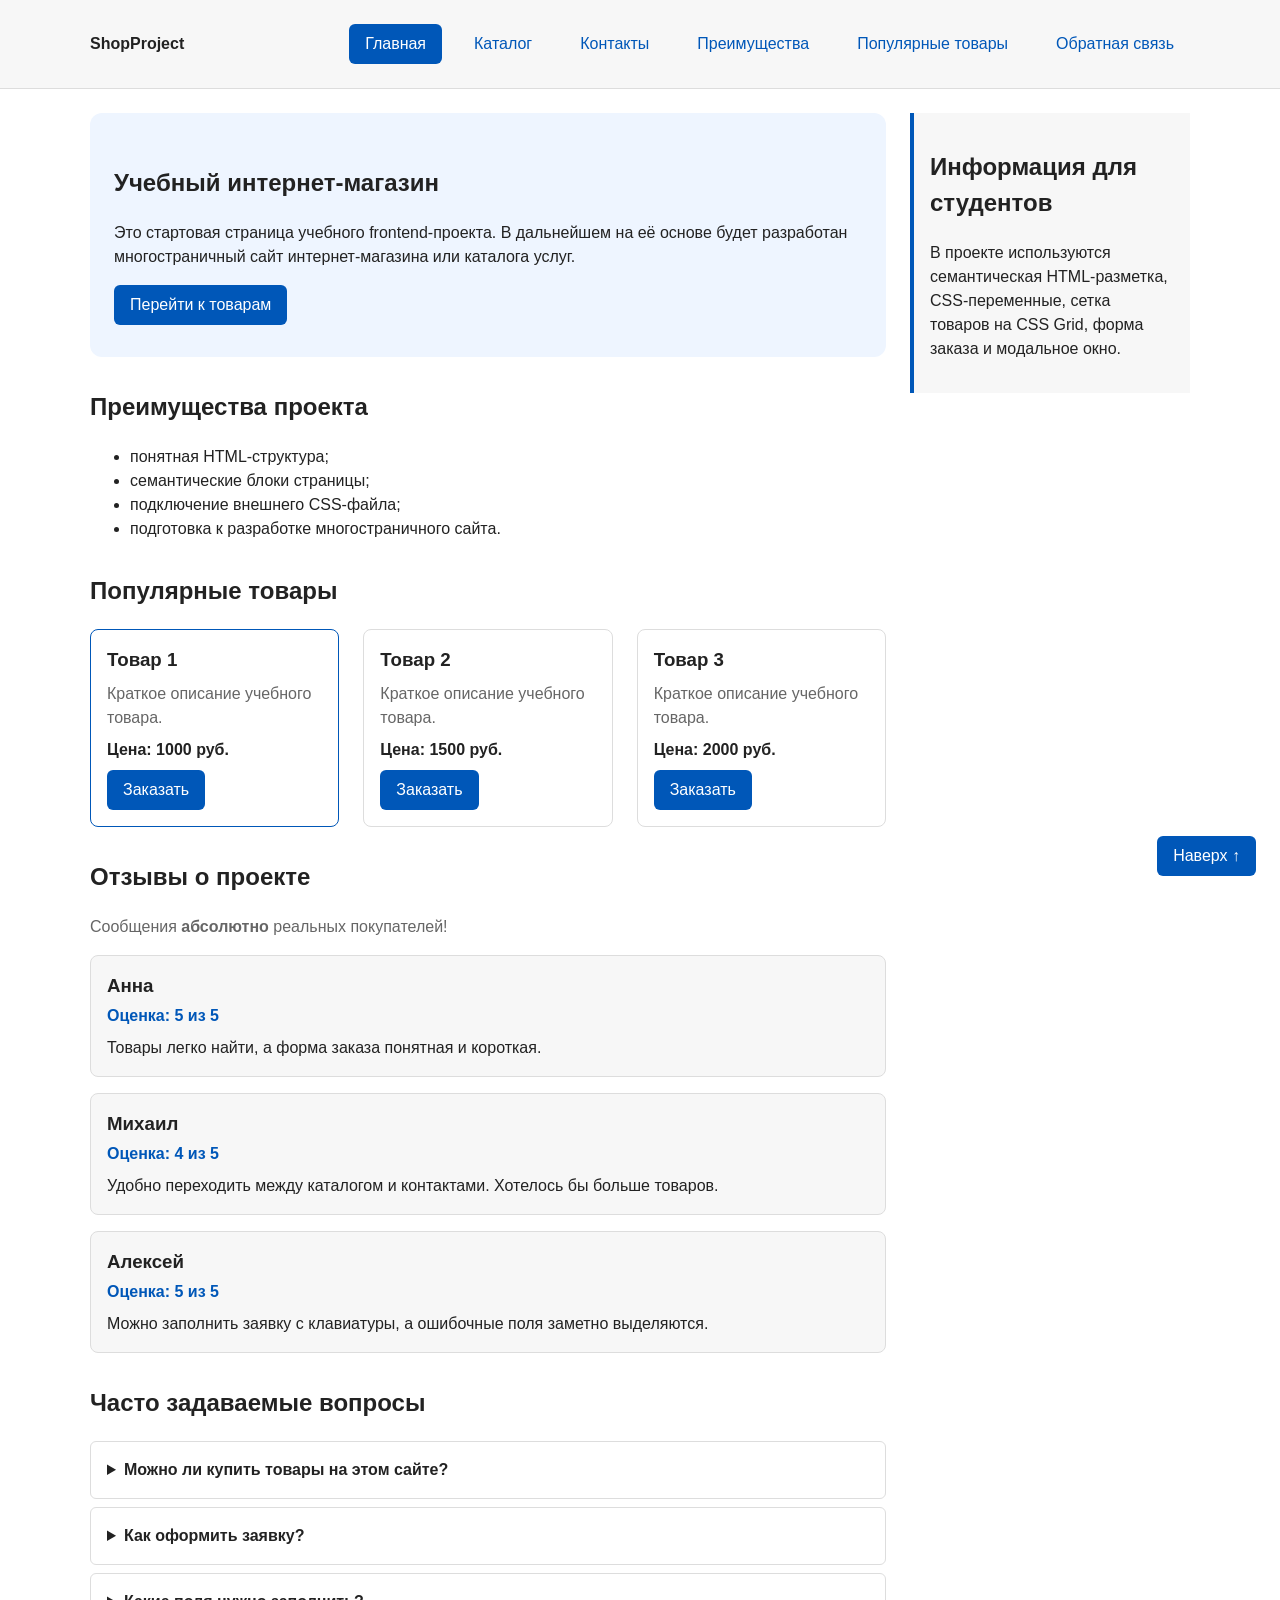
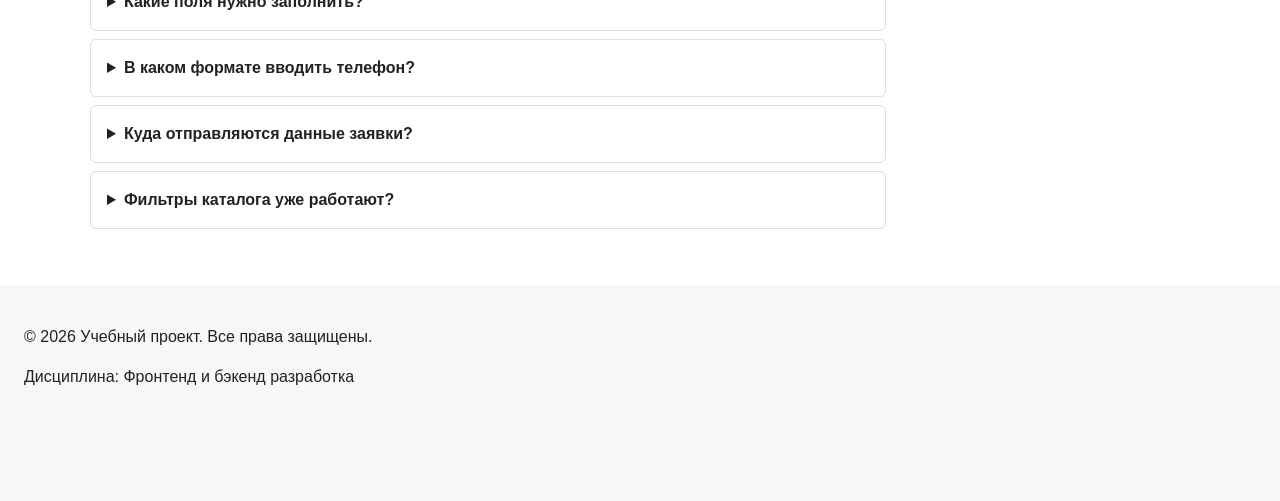
==== commit 072505ed: "feat: reviews, faq, back-to-top and sticky filter block" ====
--- a/index.html
+++ b/index.html
@@ -15,7 +15,7 @@
   <script src="js/main.js" defer></script>
 </head>
 
-<body>
+<body id="top">
   <header class="site-header">
     <div class="site-header__inner">
       <a class="site-header__logo" href="index.html">ShopProject</a>
@@ -89,6 +89,55 @@
           </article>
         </div>
       </section>
+      <section class="section reviews" id="reviews" aria-labelledby="reviews-title">
+        <h2 class="section__title" id="reviews-title">Отзывы о проекте</h2>
+        <p class="reviews__intro">Сообщения <b>абсолютно</b> реальных покупателей!</p>
+        <div class="reviews__list">
+          <article class="review-card">
+            <h3 class="review-card__author">Анна</h3>
+            <p class="review-card__rating">Оценка: 5 из 5</p>
+            <p class="review-card__text">Товары легко найти, а форма заказа понятная и короткая.</p>
+          </article>
+          <article class="review-card">
+            <h3 class="review-card__author">Михаил</h3>
+            <p class="review-card__rating">Оценка: 4 из 5</p>
+            <p class="review-card__text">Удобно переходить между каталогом и контактами. Хотелось бы больше товаров.</p>
+          </article>
+          <article class="review-card">
+            <h3 class="review-card__author">Алексей</h3>
+            <p class="review-card__rating">Оценка: 5 из 5</p>
+            <p class="review-card__text">Можно заполнить заявку с клавиатуры, а ошибочные поля заметно выделяются.</p>
+          </article>
+        </div>
+      </section>
+
+      <section class="section faq" id="faq" aria-labelledby="faq-title">
+        <h2 class="section__title" id="faq-title">Часто задаваемые вопросы</h2>
+        <details class="faq__item">
+          <summary class="faq__question">Можно ли купить товары на этом сайте?</summary>
+          <p class="faq__answer">Это учебный проект. Реальные покупки, платежи и доставка не выполняются.</p>
+        </details>
+        <details class="faq__item">
+          <summary class="faq__question">Как оформить заявку?</summary>
+          <p class="faq__answer">Нажмите «Заказать» у популярного товара на главной странице и заполните открывшуюся форму.</p>
+        </details>
+        <details class="faq__item">
+          <summary class="faq__question">Какие поля нужно заполнить?</summary>
+          <p class="faq__answer">Укажите имя, e-mail, телефон и тему заявки, затем отметьте согласие на обработку данных. Дата и комментарий необязательны.</p>
+        </details>
+        <details class="faq__item">
+          <summary class="faq__question">В каком формате вводить телефон?</summary>
+          <p class="faq__answer">Используйте формат +7 (900) 000-00-00. Пример также указан под полем телефона.</p>
+        </details>
+        <details class="faq__item">
+          <summary class="faq__question">Куда отправляются данные заявки?</summary>
+          <p class="faq__answer">Данные не отправляются на сервер. Форма проверяет заполнение и показывает сообщение об успешной отправке в рамках демонстрации.</p>
+        </details>
+        <details class="faq__item">
+          <summary class="faq__question">Фильтры каталога уже работают?</summary>
+          <p class="faq__answer">Пока это макет формы: выбор категории и цены не изменяет список товаров.</p>
+        </details>
+      </section>
     </div>
 
     <aside class="aside-info">
@@ -166,6 +215,7 @@
     <p class="site-footer__text">&copy; 2026 Учебный проект. Все права защищены.</p>
     <p class="site-footer__text">Дисциплина: Фронтенд и бэкенд разработка</p>
   </footer>
+  <a class="button button--primary back-to-top" href="#top" aria-label="Вернуться к началу страницы">Наверх ↑</a>
 </body>
 
 </html>
--- a/css/style.css
+++ b/css/style.css
@@ -300,6 +300,11 @@
 
 .catalog-filters {
   grid-area: filters;
+  position: sticky;
+  top: calc(var(--space-xl) * 3);
+  align-self: start;
+  max-height: calc(100vh - var(--space-xl) * 3 - var(--space-lg));
+  overflow-y: auto;
   padding: var(--space-md);
   border: 1px solid var(--color-border);
   border-radius: var(--radius-md);
@@ -353,6 +358,79 @@
   padding: var(--space-md);
   border-left: 4px solid var(--color-primary);
   background-color: var(--color-surface);
+}
+
+.reviews__intro {
+  color: var(--color-muted);
+}
+
+.reviews__list {
+  display: grid;
+  gap: var(--space-md);
+}
+
+.review-card {
+  padding: var(--space-md);
+  border: 1px solid var(--color-border);
+  border-radius: var(--radius-md);
+  background-color: var(--color-surface);
+}
+
+.review-card__author {
+  margin: 0 0 var(--space-xs);
+}
+
+.review-card__rating {
+  margin: 0 0 var(--space-sm);
+  color: var(--color-primary);
+  font-weight: 700;
+}
+
+.review-card__text {
+  margin: 0;
+}
+
+.faq__item {
+  margin-bottom: var(--space-sm);
+  border: 1px solid var(--color-border);
+  border-radius: var(--radius-sm);
+  background-color: var(--color-bg);
+}
+
+.faq__question {
+  padding: var(--space-md);
+  font-weight: 700;
+  cursor: pointer;
+}
+
+.faq__question:hover,
+.faq__item[open] {
+  background-color: var(--color-surface-accent);
+}
+
+.faq__question:focus-visible {
+  outline: 2px solid var(--color-primary);
+  outline-offset: 3px;
+}
+
+.faq__answer {
+  margin: 0;
+  padding: 0 var(--space-md) var(--space-md);
+}
+
+.back-to-top {
+  position: fixed;
+  right: var(--space-lg);
+  bottom: var(--space-lg);
+  z-index: 5;
+}
+
+.site-footer {
+  padding-bottom: calc(var(--space-xl) * 3);
+}
+
+body:target {
+  outline: none;
 }
 
 /* ===============================
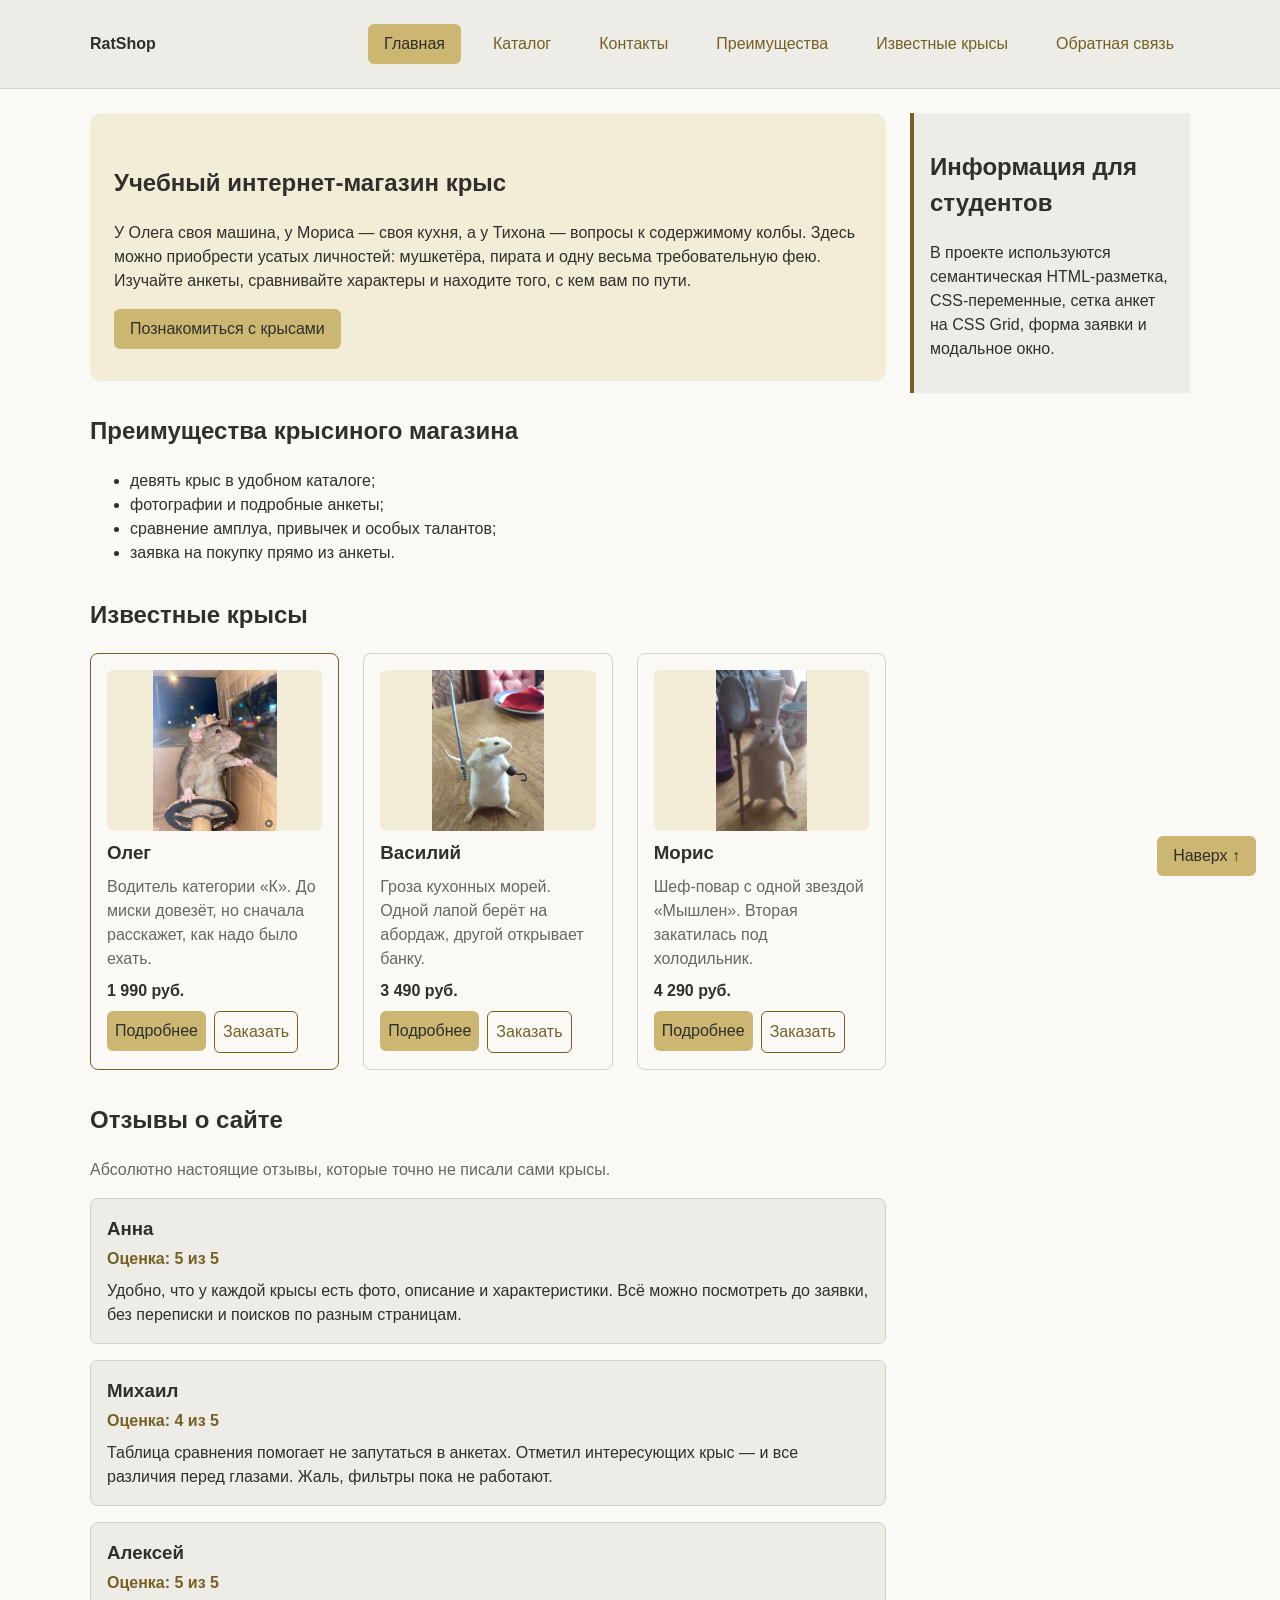
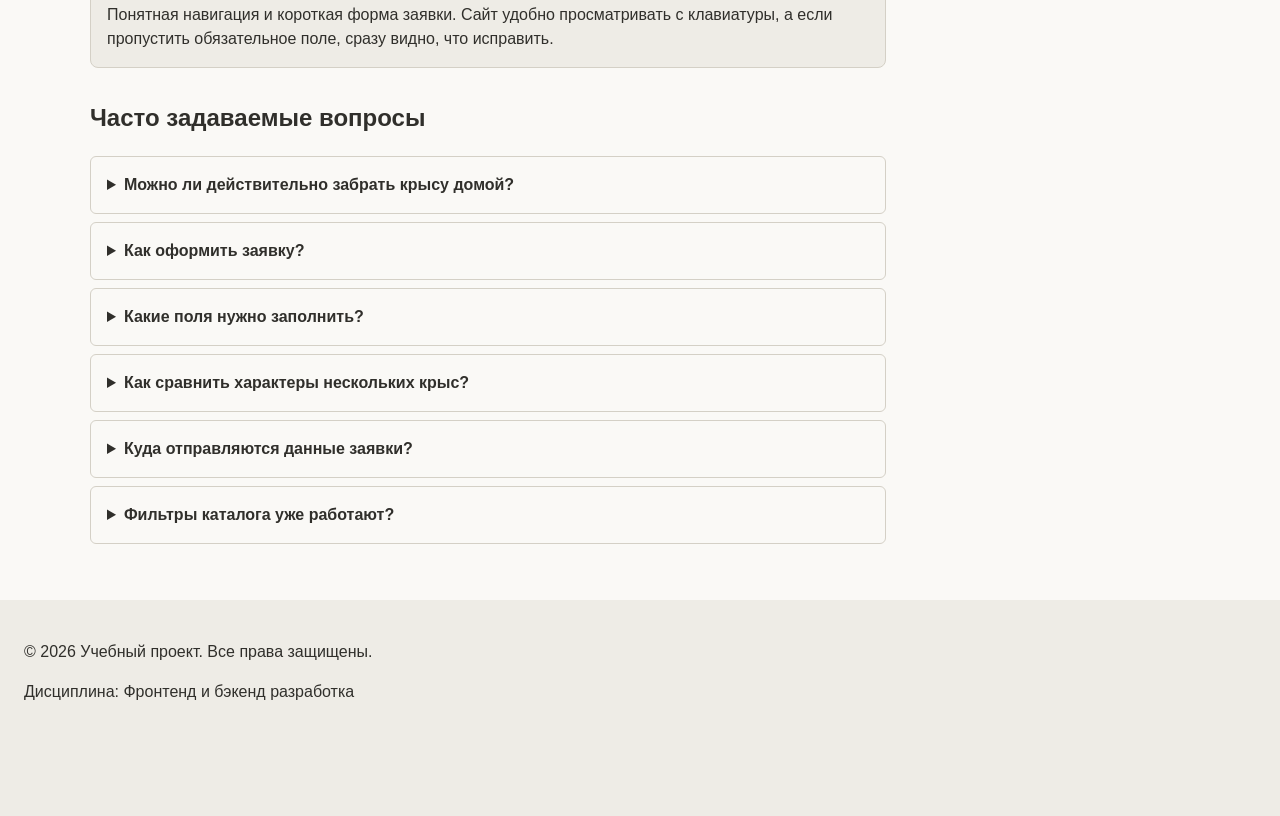
==== commit 03f3870d: "feat: requirements for kr2, rat rebranding" ====
--- a/index.html
+++ b/index.html
@@ -4,21 +4,23 @@
 <head>
   <meta charset="UTF-8">
   <meta name="viewport" content="width=device-width, initial-scale=1.0">
-  <meta name="description" content="Главная страница учебного интернет-магазина.">
+  <meta name="description" content="Учебный интернет-магазин крыс: фотографии, подробные анкеты, сравнение характеров и заявки на покупку.">
   <meta property="og:type" content="website">
-  <meta property="og:title" content="Учебный интернет-магазин">
-  <meta property="og:description" content="Главная страница учебного интернет-магазина.">
+  <meta property="og:title" content="Учебный интернет-магазин крыс">
+  <meta property="og:description" content="Учебный интернет-магазин крыс: фотографии, подробные анкеты, сравнение характеров и заявки на покупку.">
   <meta property="og:url" content="https://aptemcat.github.io/kr1-html-css-shop/">
   <meta property="og:image" content="https://aptemcat.github.io/kr1-html-css-shop/images/preview.jpg">
-  <title>Учебный интернет-магазин</title>
+  <title>Учебный интернет-магазин крыс</title>
   <link rel="stylesheet" href="css/style.css">
+  <script src="js/products.js" defer></script>
+  <script src="js/shop.js" defer></script>
   <script src="js/main.js" defer></script>
 </head>
 
 <body id="top">
   <header class="site-header">
     <div class="site-header__inner">
-      <a class="site-header__logo" href="index.html">ShopProject</a>
+      <a class="site-header__logo" href="index.html">RatShop</a>
 
       <nav class="site-nav" aria-label="Основная навигация">
         <ul class="site-nav__list">
@@ -26,7 +28,7 @@
           <li class="site-nav__item"><a class="site-nav__link" href="catalog.html">Каталог</a></li>
           <li class="site-nav__item"><a class="site-nav__link" href="contacts.html">Контакты</a></li>
           <li class="site-nav__item"><a class="site-nav__link" href="index.html#advantages">Преимущества</a></li>
-          <li class="site-nav__item"><a class="site-nav__link" href="index.html#popular">Популярные товары</a></li>
+          <li class="site-nav__item"><a class="site-nav__link" href="index.html#popular">Известные крысы</a></li>
           <li class="site-nav__item"><a class="site-nav__link" href="index.html#contacts">Обратная связь</a></li>
         </ul>
       </nav>
@@ -37,76 +39,50 @@
     <!-- Основное содержимое страницы -->
     <div class="page-layout__content">
       <section class="hero">
-        <h1 class="hero__title">Учебный интернет-магазин</h1>
+        <h1 class="hero__title">Учебный интернет-магазин крыс</h1>
         <p class="hero__description">
-          Это стартовая страница учебного frontend-проекта.
-          В дальнейшем на её основе будет разработан многостраничный сайт
-          интернет-магазина или каталога услуг.
+          У Олега своя машина, у Мориса — своя кухня, а у Тихона — вопросы к содержимому колбы.
+          Здесь можно приобрести усатых личностей: мушкетёра, пирата и одну весьма требовательную фею.
+          Изучайте анкеты, сравнивайте характеры и находите того, с кем вам по пути.
         </p>
-        <a class="button button--primary" href="#popular">Перейти к товарам</a>
+        <a class="button button--primary" href="#popular">Познакомиться с крысами</a>
       </section>
 
       <section class="section" id="advantages">
-        <h2 class="section__title">Преимущества проекта</h2>
+        <h2 class="section__title">Преимущества крысиного магазина</h2>
 
         <ul class="advantages-list">
-          <li>понятная HTML-структура;</li>
-          <li>семантические блоки страницы;</li>
-          <li>подключение внешнего CSS-файла;</li>
-          <li>подготовка к разработке многостраничного сайта.</li>
+          <li>девять крыс в удобном каталоге;</li>
+          <li>фотографии и подробные анкеты;</li>
+          <li>сравнение амплуа, привычек и особых талантов;</li>
+          <li>заявка на покупку прямо из анкеты.</li>
         </ul>
       </section>
 
       <section class="section" id="popular">
-        <h2 class="section__title">Популярные товары</h2>
+        <h2 class="section__title">Известные крысы</h2>
 
-        <div class="products-grid">
-          <article class="product-card product-card--featured">
-            <h3 class="product-card__title">Товар 1</h3>
-            <p class="product-card__description">Краткое описание учебного товара.</p>
-            <p class="product-card__price">Цена: 1000 руб.</p>
-            <button class="button button--primary product-card__button" type="button" data-product="Товар 1">
-              Заказать
-            </button>
-          </article>
-
-          <article class="product-card">
-            <h3 class="product-card__title">Товар 2</h3>
-            <p class="product-card__description">Краткое описание учебного товара.</p>
-            <p class="product-card__price">Цена: 1500 руб.</p>
-            <button class="button button--primary product-card__button" type="button" data-product="Товар 2">
-              Заказать
-            </button>
-          </article>
-
-          <article class="product-card">
-            <h3 class="product-card__title">Товар 3</h3>
-            <p class="product-card__description">Краткое описание учебного товара.</p>
-            <p class="product-card__price">Цена: 2000 руб.</p>
-            <button class="button button--primary product-card__button" type="button" data-product="Товар 3">
-              Заказать
-            </button>
-          </article>
-        </div>
+        <div class="products-grid" id="popular-grid"></div>
+        <noscript><p>Для просмотра крыс включите JavaScript.</p></noscript>
       </section>
       <section class="section reviews" id="reviews" aria-labelledby="reviews-title">
-        <h2 class="section__title" id="reviews-title">Отзывы о проекте</h2>
-        <p class="reviews__intro">Сообщения <b>абсолютно</b> реальных покупателей!</p>
+        <h2 class="section__title" id="reviews-title">Отзывы о сайте</h2>
+        <p class="reviews__intro">Абсолютно настоящие отзывы, которые точно не писали сами крысы.</p>
         <div class="reviews__list">
           <article class="review-card">
             <h3 class="review-card__author">Анна</h3>
             <p class="review-card__rating">Оценка: 5 из 5</p>
-            <p class="review-card__text">Товары легко найти, а форма заказа понятная и короткая.</p>
+            <p class="review-card__text">Удобно, что у каждой крысы есть фото, описание и характеристики. Всё можно посмотреть до заявки, без переписки и поисков по разным страницам.</p>
           </article>
           <article class="review-card">
             <h3 class="review-card__author">Михаил</h3>
             <p class="review-card__rating">Оценка: 4 из 5</p>
-            <p class="review-card__text">Удобно переходить между каталогом и контактами. Хотелось бы больше товаров.</p>
+            <p class="review-card__text">Таблица сравнения помогает не запутаться в анкетах. Отметил интересующих крыс — и все различия перед глазами. Жаль, фильтры пока не работают.</p>
           </article>
           <article class="review-card">
             <h3 class="review-card__author">Алексей</h3>
             <p class="review-card__rating">Оценка: 5 из 5</p>
-            <p class="review-card__text">Можно заполнить заявку с клавиатуры, а ошибочные поля заметно выделяются.</p>
+            <p class="review-card__text">Понятная навигация и короткая форма заявки. Сайт удобно просматривать с клавиатуры, а если пропустить обязательное поле, сразу видно, что исправить.</p>
           </article>
         </div>
       </section>
@@ -114,20 +90,20 @@
       <section class="section faq" id="faq" aria-labelledby="faq-title">
         <h2 class="section__title" id="faq-title">Часто задаваемые вопросы</h2>
         <details class="faq__item">
-          <summary class="faq__question">Можно ли купить товары на этом сайте?</summary>
-          <p class="faq__answer">Это учебный проект. Реальные покупки, платежи и доставка не выполняются.</p>
+          <summary class="faq__question">Можно ли действительно забрать крысу домой?</summary>
+          <p class="faq__answer">Это учебный интернет-магазин крыс с вымышленными анкетами. Можно выбрать крысу и заполнить заявку на покупку, но реальная продажа, оплата и передача животных пока не выполняются.</p>
         </details>
         <details class="faq__item">
           <summary class="faq__question">Как оформить заявку?</summary>
-          <p class="faq__answer">Нажмите «Заказать» у популярного товара на главной странице и заполните открывшуюся форму.</p>
+          <p class="faq__answer">Нажмите «Заказать» у героя на главной или в его подробной анкете. Форма откроется на той же странице, а имя крысы уже будет выбрано.</p>
         </details>
         <details class="faq__item">
           <summary class="faq__question">Какие поля нужно заполнить?</summary>
           <p class="faq__answer">Укажите имя, e-mail, телефон и тему заявки, затем отметьте согласие на обработку данных. Дата и комментарий необязательны.</p>
         </details>
         <details class="faq__item">
-          <summary class="faq__question">В каком формате вводить телефон?</summary>
-          <p class="faq__answer">Используйте формат +7 (900) 000-00-00. Пример также указан под полем телефона.</p>
+          <summary class="faq__question">Как сравнить характеры нескольких крыс?</summary>
+          <p class="faq__answer">В каталоге отметьте галочки «Сравнить» у интересующих героев и нажмите «Перейти к сравнению» над списком. Таблица находится внизу страницы.</p>
         </details>
         <details class="faq__item">
           <summary class="faq__question">Куда отправляются данные заявки?</summary>
@@ -135,7 +111,7 @@
         </details>
         <details class="faq__item">
           <summary class="faq__question">Фильтры каталога уже работают?</summary>
-          <p class="faq__answer">Пока это макет формы: выбор категории и цены не изменяет список товаров.</p>
+          <p class="faq__answer">Пока выбор категории и цены не меняет список анкет. Галочки «Сравнить» на карточках уже работают и обновляют таблицу.</p>
         </details>
       </section>
     </div>
@@ -144,7 +120,7 @@
       <h2 class="aside-info__title">Информация для студентов</h2>
       <p class="aside-info__text">
         В проекте используются семантическая HTML-разметка, CSS-переменные,
-        сетка товаров на CSS Grid, форма заказа и модальное окно.
+        сетка анкет на CSS Grid, форма заявки и модальное окно.
       </p>
     </aside>
   </main>
@@ -182,9 +158,9 @@
         <label class="order-form__label" for="order-topic">Тема заявки</label>
         <select class="order-form__select" id="order-topic" name="topic" required>
           <option value="">Выберите тему</option>
-          <option value="product">Заказ товара</option>
+          <option value="product">Покупка крысы</option>
           <option value="consultation">Консультация</option>
-          <option value="delivery">Доставка</option>
+          <option value="delivery">Условия покупки</option>
         </select>
       </div>
 
--- a/css/style.css
+++ b/css/style.css
@@ -4,18 +4,22 @@
 
 :root {
   /* Основные цвета проекта */
-  --color-bg: #ffffff;
-  --color-text: #222222;
-  --color-muted: #666666;
-  --color-primary: #0057b8;
-  --color-primary-dark: #003f86;
-  --color-border: #dddddd;
-  --color-surface: #f7f7f7;
-  --color-surface-accent: #eef5ff;
-  --color-danger: #b00020;
-  --color-success: #168a2f;
-  --color-success-bg: #eefaf0;
+  --color-bg: #faf9f6;
+  --color-text: #302f2b;
+  --color-muted: #69665f;
+  --color-primary: #756025;
+  --color-primary-dark: #58471a;
+  --color-accent: #cbb771;
+  --color-accent-hover: #bba358;
+  --color-border: #d4d0c6;
+  --color-surface: #eeece6;
+  --color-surface-accent: #f3edd7;
+  --color-danger: #a03b35;
+  --color-success: #54613e;
+  --color-success-bg: #edf0e4;
   --color-white: #ffffff;
+
+  accent-color: var(--color-primary);
 
   /* Отступы */
   --space-xs: 4px;
@@ -99,13 +103,13 @@
 }
 
 .button--primary {
-  color: var(--color-white);
-  background-color: var(--color-primary);
+  color: var(--color-text);
+  background-color: var(--color-accent);
 }
 
 .button--primary:hover {
-  color: var(--color-white);
-  background-color: var(--color-primary-dark);
+  color: var(--color-text);
+  background-color: var(--color-accent-hover);
 }
 
 .button--secondary {
@@ -115,8 +119,8 @@
 }
 
 .button--secondary:hover {
-  color: var(--color-white);
-  background-color: var(--color-primary);
+  color: var(--color-text);
+  background-color: var(--color-accent);
 }
 
 .button:focus-visible {
@@ -174,13 +178,13 @@
 }
 
 .site-nav__link:hover {
-  color: var(--color-white);
-  background-color: var(--color-primary);
+  color: var(--color-text);
+  background-color: var(--color-accent);
 }
 
 .site-nav__link--active {
-  color: var(--color-white);
-  background-color: var(--color-primary);
+  color: var(--color-text);
+  background-color: var(--color-accent);
 }
 
 .page-layout {
@@ -286,7 +290,18 @@
 
 .product-card__button {
   align-self: flex-start;
+}
+
+.product-card__actions {
+  display: flex;
+  gap: var(--space-sm);
+  align-items: center;
   margin-top: auto;
+}
+
+.product-card__actions .button {
+  padding-inline: var(--space-sm);
+  white-space: nowrap;
 }
 
 .catalog-layout {
@@ -438,6 +453,8 @@
    =============================== */
 
 .order-dialog {
+  color: var(--color-text);
+  background-color: var(--color-bg);
   width: min(100% - 32px, 560px);
   padding: var(--space-lg);
   border: none;
@@ -514,3 +531,104 @@
   border-left: 4px solid var(--color-success);
   background-color: var(--color-success-bg);
 }
+
+/* Анкеты крыс и сравнение каталога */
+.product-card__image-link {
+  display: block;
+}
+
+.product-card__image,
+.product-detail__image {
+  display: block;
+  width: 100%;
+  height: auto;
+  aspect-ratio: 4 / 3;
+  object-fit: contain;
+  border-radius: var(--radius-sm);
+  background-color: var(--color-surface-accent);
+}
+
+.product-card__compare {
+  margin-top: var(--space-sm);
+  cursor: pointer;
+}
+
+.product-card__checkbox:focus-visible,
+.comparison__scroll:focus-visible {
+  outline: 2px solid var(--color-primary);
+  outline-offset: 3px;
+}
+
+.comparison-controls {
+  margin-bottom: var(--space-lg);
+  padding: var(--space-md);
+  border: 1px solid var(--color-border);
+  border-radius: var(--radius-md);
+  background-color: var(--color-surface);
+}
+
+.comparison-controls__count {
+  margin: 0 0 var(--space-sm);
+  font-weight: 700;
+}
+
+.comparison-controls__hint {
+  margin-bottom: 0;
+  color: var(--color-muted);
+}
+
+.comparison-controls__link[aria-disabled="true"] {
+  opacity: 0.6;
+  cursor: not-allowed;
+}
+
+.comparison__scroll {
+  max-width: 100%;
+  overflow-x: auto;
+}
+
+.characteristics-table {
+  width: 100%;
+  margin-top: var(--space-lg);
+  border-collapse: collapse;
+  text-align: left;
+}
+
+.characteristics-table__caption {
+  margin-bottom: var(--space-sm);
+  font-weight: 700;
+  text-align: left;
+}
+
+.characteristics-table__heading,
+.characteristics-table__cell {
+  min-width: 140px;
+  padding: var(--space-sm) var(--space-md);
+  border: 1px solid var(--color-border);
+  vertical-align: top;
+}
+
+.characteristics-table__heading {
+  background-color: var(--color-surface);
+}
+
+.product-detail__layout {
+  display: grid;
+  grid-template-columns: minmax(0, 1fr) minmax(0, 1fr);
+  align-items: start;
+  gap: var(--space-lg);
+}
+
+.product-detail__description {
+  line-height: 1.7;
+}
+
+.product-detail__price {
+  font-size: 1.25rem;
+  font-weight: 700;
+}
+
+.breadcrumbs__link--nested::before {
+  content: " / ";
+  color: var(--color-muted);
+}
